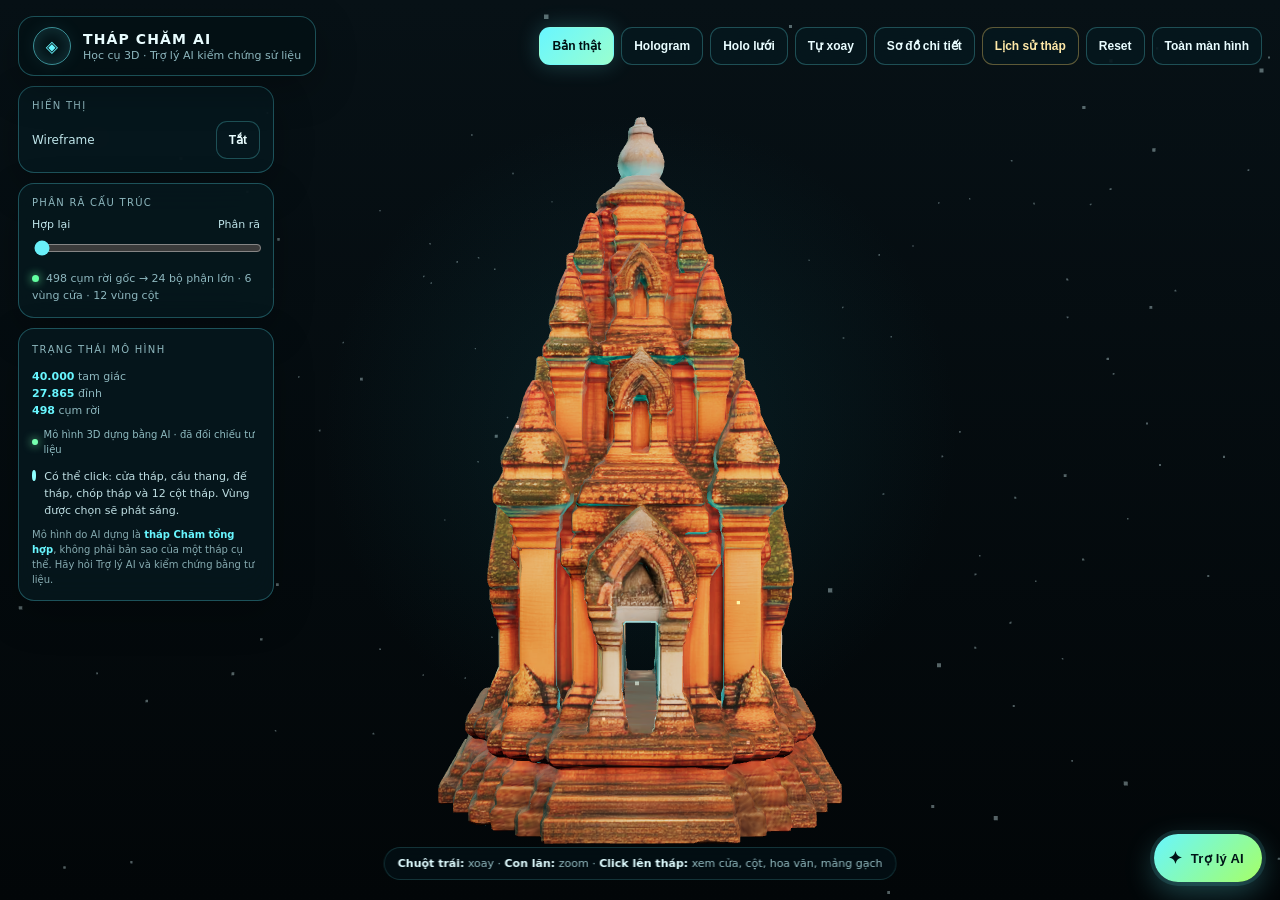
==== index.html @ db76e4b4 "Tháp Chăm AI: app 3D + Trợ lý AI + Thám tử sử liệu Co-Authored-By: Claude Opus 5.5 <noreply@anthropi" ====
<!DOCTYPE html>
<html lang="vi">
<head>
<meta charset="UTF-8" />
<meta name="viewport" content="width=device-width,initial-scale=1,maximum-scale=1,user-scalable=no" />
<title>Tháp Chăm AI</title>
<style>
:root{
  --bg:#061014; --panel:rgba(6,24,30,.84); --line:rgba(91,239,255,.28);
  --cyan:#68f6ff; --cyan2:#16cfe0; --txt:#e9fdff; --muted:#8db7be; --accent:#a6ff66; --warn:#ffd86b;
}
*{box-sizing:border-box}
html,body{width:100%;height:100%;margin:0;overflow:hidden;background:var(--bg);font-family:Inter,system-ui,-apple-system,"Segoe UI",Arial,sans-serif;color:var(--txt)}
#app{position:fixed;inset:0;background:radial-gradient(circle at 50% 48%,rgba(19,93,104,.23),transparent 40%),linear-gradient(180deg,#071116 0%,#020608 100%)}
#viewport{position:absolute;inset:0;touch-action:none} canvas{display:block;width:100%;height:100%}
.topbar{position:absolute;left:18px;right:18px;top:16px;display:flex;align-items:center;justify-content:space-between;gap:12px;pointer-events:none;z-index:10}
.brand{pointer-events:auto;display:flex;align-items:center;gap:12px;padding:10px 14px;border:1px solid var(--line);border-radius:16px;background:rgba(4,17,22,.72);backdrop-filter:blur(16px);box-shadow:0 12px 40px rgba(0,0,0,.28)}
.brandIcon{width:38px;height:38px;border-radius:50%;border:1px solid rgba(104,246,255,.55);display:grid;place-items:center;color:var(--cyan);box-shadow:inset 0 0 18px rgba(104,246,255,.18),0 0 18px rgba(104,246,255,.08)}
.brand strong{display:block;font-size:14px;letter-spacing:.08em}.brand small{display:block;margin-top:2px;color:var(--muted);font-size:11px}
.quick{pointer-events:auto;display:flex;gap:7px;flex-wrap:wrap;justify-content:flex-end}
button,.btn{border:1px solid rgba(104,246,255,.25);background:rgba(6,25,31,.74);color:var(--txt);height:38px;padding:0 12px;border-radius:11px;cursor:pointer;transition:.18s ease;font-size:12px;font-weight:650;backdrop-filter:blur(12px)}
button:hover{border-color:rgba(104,246,255,.7);background:rgba(12,47,56,.86);transform:translateY(-1px)}
button.active{color:#001113;background:linear-gradient(135deg,var(--cyan),#9affcf);border-color:transparent;box-shadow:0 0 22px rgba(104,246,255,.22)}
button.gold{border-color:rgba(255,216,107,.35);color:#ffe9a8}
.leftPanel{position:absolute;left:18px;top:86px;width:256px;z-index:9;display:grid;gap:10px}
.glass{background:var(--panel);border:1px solid var(--line);border-radius:16px;backdrop-filter:blur(16px);box-shadow:0 14px 40px rgba(0,0,0,.24)}
.card{padding:13px}.cardTitle{font-size:10px;letter-spacing:.13em;color:var(--muted);text-transform:uppercase;margin-bottom:10px}
.grid2{display:grid;grid-template-columns:1fr 1fr;gap:7px}.grid2 button{width:100%;padding:0 7px}
.grid3{display:grid;grid-template-columns:repeat(3,1fr);gap:7px}.grid3 button{width:100%;padding:0 6px}
.switchRow{display:flex;align-items:center;justify-content:space-between;gap:10px;margin-top:9px;color:#bfe5ea;font-size:12px}
input[type=range]{width:100%;accent-color:#69eff8}.rangeHead{display:flex;justify-content:space-between;color:#bfe5ea;font-size:11px;margin:2px 0 7px}
.status{font-size:11px;color:var(--muted);line-height:1.55}.status b{color:var(--cyan);font-weight:700}.dot{display:inline-block;width:7px;height:7px;border-radius:50%;background:#62ffa0;margin-right:7px;box-shadow:0 0 10px #62ffa0}
.info{position:absolute;right:18px;top:86px;width:min(360px,calc(100vw - 36px));z-index:11;transform:translateX(115%);opacity:0;transition:.28s cubic-bezier(.2,.8,.2,1);pointer-events:none;max-height:min(82vh,880px)}
.info.show{transform:translateX(0);opacity:1;pointer-events:auto}.infoHead{padding:15px 16px 12px;border-bottom:1px solid var(--line);display:flex;justify-content:space-between;gap:12px}.infoHead .tag{font-size:10px;color:#001417;background:var(--cyan);padding:4px 7px;border-radius:999px;font-weight:800;letter-spacing:.06em}.info h2{font-size:18px;margin:8px 0 0}
.infoBody{padding:14px 16px 16px;overflow:auto;max-height:calc(82vh - 76px)}
.infoBody p{font-size:12px;line-height:1.6;color:#b6d5da;margin:0 0 13px}
.facts{display:grid;grid-template-columns:1fr 1fr;gap:8px}.fact{padding:9px;border:1px solid rgba(104,246,255,.14);border-radius:11px;background:rgba(255,255,255,.025)}.fact.wide{grid-column:1/-1}.fact span{display:block;color:#719aa1;font-size:9px;text-transform:uppercase;letter-spacing:.08em}.fact b{display:block;margin-top:4px;font-size:12px;color:#dffcff;word-break:break-word}
.note{margin-top:12px;padding:10px;border-radius:10px;background:rgba(255,216,107,.07);border:1px solid rgba(255,216,107,.18);color:#d9c98c;font-size:10.5px;line-height:1.48}
.close{width:30px;height:30px;padding:0;border-radius:9px}
#connector{position:absolute;inset:0;width:100%;height:100%;pointer-events:none;z-index:8;overflow:visible}#connector line{stroke:var(--cyan);stroke-width:1.2;stroke-dasharray:5 6;filter:drop-shadow(0 0 5px rgba(104,246,255,.7));opacity:0;transition:opacity .2s}#connector line.show{opacity:.75}
.hint{position:absolute;left:50%;bottom:20px;transform:translateX(-50%);z-index:9;padding:9px 13px;border:1px solid rgba(104,246,255,.16);border-radius:999px;background:rgba(4,18,23,.7);backdrop-filter:blur(10px);font-size:11px;color:#92bbc1;white-space:nowrap;transition:opacity .3s}.hint b{color:#dffcff}
#loading{position:absolute;inset:0;display:grid;place-items:center;z-index:50;background:radial-gradient(circle at center,#0a242b,#020607);transition:opacity .5s}
#loading.hide{opacity:0;pointer-events:none}.loaderBox{text-align:center;width:min(420px,84vw)}.logoLoad{font-size:34px;color:var(--cyan);filter:drop-shadow(0 0 18px rgba(104,246,255,.5));animation:pulse 1.4s ease-in-out infinite}.loaderTitle{font-size:16px;font-weight:800;margin:12px 0 6px}.loaderText{font-size:11px;color:var(--muted);margin-bottom:12px}.bar{height:4px;border-radius:99px;background:rgba(255,255,255,.07);overflow:hidden}.bar i{display:block;height:100%;width:20%;background:linear-gradient(90deg,var(--cyan2),var(--cyan),#b7ffdb);box-shadow:0 0 15px var(--cyan);animation:load 1.2s ease-in-out infinite}
.badge{display:inline-flex;align-items:center;gap:6px;font-size:10px;color:#8fbbc1}.badge:before{content:"";width:6px;height:6px;border-radius:50%;background:#76ffaf;box-shadow:0 0 10px #76ffaf}
.pill{display:inline-flex;align-items:center;gap:6px;padding:5px 8px;border-radius:999px;border:1px solid rgba(104,246,255,.18);background:rgba(255,255,255,.04);font-size:10px;color:#bfe5ea}
#historyModal{position:absolute;inset:0;display:none;place-items:center;background:rgba(0,0,0,.4);backdrop-filter:blur(6px);z-index:30;padding:20px}
#historyModal.show{display:grid}.historyCard{width:min(820px,92vw);max-height:86vh;overflow:auto;padding:0}.historyHead{padding:16px 18px;border-bottom:1px solid var(--line);display:flex;justify-content:space-between;align-items:flex-start;gap:14px}.historyHead h2{margin:0;font-size:22px}.historyHead p{margin:6px 0 0;color:#a9d1d7;font-size:12px;line-height:1.55}.historyBody{padding:16px 18px 18px;display:grid;gap:12px}.historySection{padding:13px;border-radius:14px;border:1px solid rgba(104,246,255,.14);background:rgba(255,255,255,.03)}.historySection h3{margin:0 0 8px;font-size:14px;color:#dffcff}.historySection p,.historySection li{font-size:12px;line-height:1.62;color:#b7d6db}.historySection ul{padding-left:18px;margin:8px 0 0}.historyCols{display:grid;grid-template-columns:1fr 1fr;gap:12px}
.legend{display:grid;grid-template-columns:1fr;gap:7px}.legend .item{display:flex;gap:8px;align-items:flex-start;font-size:11px;color:#bedee3}.swatch{width:11px;height:11px;border-radius:50%;margin-top:2px}
@keyframes load{0%{transform:translateX(-110%)}100%{transform:translateX(520%)}}
@keyframes pulse{50%{opacity:.55;transform:scale(.96)}}
@media(max-width:860px){.brand small{display:none}.brand{padding:8px 10px}.brandIcon{width:32px;height:32px}.leftPanel{top:auto;bottom:58px;left:10px;width:208px}.leftPanel .card:nth-child(4){display:none}.info{right:8px;left:8px;top:auto;bottom:54px;width:auto;transform:translateY(120%)}.info.show{transform:translateY(0)}.hint{bottom:10px;font-size:9.5px}.topbar{left:10px;right:10px;top:9px}.facts{grid-template-columns:repeat(2,1fr)}.historyCols{grid-template-columns:1fr}}

.lessonVisual{margin:-2px 0 14px;border:1px solid rgba(104,246,255,.16);border-radius:14px;overflow:hidden;background:linear-gradient(180deg,rgba(104,246,255,.035),rgba(255,255,255,.015));position:relative;min-height:158px}
.lessonVisual img{display:block;width:100%;height:210px;object-fit:contain;background:#f0ebe0}
.lessonVisual .visualCap{position:absolute;left:10px;bottom:10px;padding:5px 8px;border-radius:999px;background:rgba(2,14,18,.82);border:1px solid rgba(104,246,255,.24);font-size:9px;letter-spacing:.08em;color:#c9f9fc;text-transform:uppercase;backdrop-filter:blur(8px)}
.lessonIntro{padding:11px 12px;border-radius:12px;border:1px solid rgba(104,246,255,.12);background:rgba(255,255,255,.025);font-size:12px;line-height:1.65;color:#c5e2e6;margin-bottom:12px}
.lessonGrid{display:grid;grid-template-columns:1fr;gap:8px}.lessonItem{padding:10px 11px;border-radius:12px;border:1px solid rgba(104,246,255,.12);background:rgba(255,255,255,.025)}.lessonItem span{display:block;font-size:9px;color:#76a6ad;text-transform:uppercase;letter-spacing:.09em;margin-bottom:5px}.lessonItem b{display:block;font-size:12px;line-height:1.55;color:#e0fbfd;font-weight:650}
.selectionHint{margin-top:10px;padding:9px 10px;border-radius:11px;border:1px solid rgba(166,255,102,.16);background:rgba(166,255,102,.05);font-size:10px;line-height:1.5;color:#cce7bd}
#diagramModal{position:absolute;inset:0;display:none;place-items:center;background:rgba(0,0,0,.55);backdrop-filter:blur(7px);z-index:31;padding:20px}#diagramModal.show{display:grid}.diagramCard{width:min(1100px,96vw);height:min(92vh,1050px);display:flex;flex-direction:column;overflow:hidden}.diagramHead{padding:12px 14px;border-bottom:1px solid var(--line);display:flex;align-items:center;justify-content:space-between;gap:12px}.diagramHead h3{margin:0;font-size:15px}.diagramBody{flex:1;overflow:auto;background:#e9e3d9;padding:14px}.diagramContent{width:min(100%,1040px);margin:0 auto}.diagramOverview{display:grid;place-items:center}.diagramOverview>img{display:block;max-width:100%;height:auto;box-shadow:0 12px 45px rgba(0,0,0,.2);border-radius:14px}.diagramPartsSection{margin-top:16px;background:#071b20;border:1px solid rgba(74,236,247,.28);border-radius:18px;padding:14px;box-shadow:0 12px 35px rgba(0,0,0,.18)}.diagramPartsTitle{display:flex;align-items:end;justify-content:space-between;gap:12px;margin:0 0 12px;color:#eaffff}.diagramPartsTitle h4{margin:0;font-size:17px}.diagramPartsTitle span{font-size:12px;color:#9bc8cc}.diagramPartsGrid{display:grid;grid-template-columns:repeat(4,minmax(0,1fr));gap:12px}.diagramPartCard{background:#0b252b;border:1px solid rgba(119,246,255,.20);border-radius:14px;overflow:hidden;min-width:0}.diagramPartImgWrap{height:160px;background:#f2ede4;display:grid;place-items:center;overflow:hidden}.diagramPartImgWrap img{width:100%;height:100%;object-fit:contain;display:block}.diagramPartMeta{padding:10px 11px;color:#dffcff}.diagramPartMeta b{display:block;font-size:14px;margin-bottom:4px}.diagramPartMeta p{margin:0;color:#9bc8cc;font-size:12px;line-height:1.45}.diagramClickBadge{display:inline-flex;margin-top:7px;padding:4px 7px;border-radius:999px;background:#55edf4;color:#062127;font-size:10px;font-weight:900}.diagramLearnBadge{display:inline-flex;margin-top:7px;padding:4px 7px;border-radius:999px;background:#17383e;color:#bde9ec;font-size:10px;font-weight:800}@media(max-width:900px){.diagramPartsGrid{grid-template-columns:repeat(2,minmax(0,1fr))}}@media(max-width:560px){.diagramPartsGrid{grid-template-columns:1fr}.diagramPartImgWrap{height:190px}}
.partLegend{font-size:10px;color:#86abb1;line-height:1.5;margin-top:8px}
@media(max-width:860px){.lessonVisual img{height:170px}.diagramCard{height:88vh}}

</style>
<link rel="stylesheet" href="chat.css" />
<script src="lib/three.min.js"></script>
<script>window.THREE||document.write('<script src="https://cdn.jsdelivr.net/npm/three@0.128.0/build/three.min.js"><\/script>')</script>
<script src="lib/OrbitControls.js"></script>
<script>(window.THREE&&THREE.OrbitControls)||document.write('<script src="https://cdn.jsdelivr.net/npm/three@0.128.0/examples/js/controls/OrbitControls.js"><\/script>')</script>
<script src="lib/GLTFLoader.js"></script>
<script>(window.THREE&&THREE.GLTFLoader)||document.write('<script src="https://cdn.jsdelivr.net/npm/three@0.128.0/examples/js/loaders/GLTFLoader.js"><\/script>')</script>
</head>
<body>
<div id="app">
  <div id="viewport"></div>
  <svg id="connector"><line id="connectorLine" x1="0" y1="0" x2="0" y2="0"/></svg>

  <div class="topbar">
    <div class="brand"><div class="brandIcon">◈</div><div><strong>THÁP CHĂM AI</strong><small>Học cụ 3D · Trợ lý AI kiểm chứng sử liệu</small></div></div>
    <div class="quick">
      <button id="btnTexture" class="active">Bản thật</button>
      <button id="btnHolo">Hologram</button>
      <button id="btnGridMode">Holo lưới</button>
      <button id="btnAuto">Tự xoay</button>
      <button id="btnDiagram">Sơ đồ chi tiết</button>
      <button id="btnHistory" class="gold">Lịch sử tháp</button>
      <button id="btnReset">Reset</button>
      <button id="btnFull">Toàn màn hình</button>
    </div>
  </div>

  <div class="leftPanel">
    <div class="glass card">
      <div class="cardTitle">Hiển thị</div>
      <div class="switchRow"><span>Wireframe</span><button id="btnWire">Tắt</button></div>
    </div>

    <div class="glass card">
      <div class="cardTitle">Phân rã cấu trúc</div>
      <div class="rangeHead"><span>Hợp lại</span><span>Phân rã</span></div>
      <input id="explodeRange" type="range" min="0" max="100" value="0" />
      <div class="status" style="margin-top:10px"><span class="dot"></span><span id="componentStatus">Đang phân tích cụm hình học...</span></div>
    </div>

    <div class="glass card status">
      <div class="cardTitle">Trạng thái mô hình</div>
      <div><b id="triStat">—</b> tam giác</div>
      <div><b id="vertStat">—</b> đỉnh</div>
      <div><b id="compStat">—</b> cụm rời</div>
      <div class="badge" style="margin-top:8px">Mô hình 3D dựng bằng AI · đã đối chiếu tư liệu</div>
      <div class="legend" style="margin-top:10px">
        <div class="item"><span class="swatch" style="background:#8effff"></span><span>Có thể click: cửa tháp, cầu thang, đế tháp, chóp tháp và 12 cột tháp. Vùng được chọn sẽ phát sáng.</span></div>
      </div>
      <div class="partLegend">Mô hình do AI dựng là <b>tháp Chăm tổng hợp</b>, không phải bản sao của một tháp cụ thể. Hãy hỏi Trợ lý AI và kiểm chứng bằng tư liệu.</div>
    </div>
  </div>

  <aside id="info" class="glass info">
    <div class="infoHead"><div><span id="zoneTag" class="tag">BÀI HỌC</span><h2 id="zoneTitle">Khám phá tháp Chăm</h2></div><button id="closeInfo" class="close">×</button></div>
    <div class="infoBody">
      <div class="lessonVisual"><img id="partImage" alt="Hình minh họa bộ phận tháp Chăm"/><div id="partImageCaption" class="visualCap">Hình minh họa chi tiết</div></div>
      <div id="zoneDesc" class="lessonIntro">Click trực tiếp lên một bộ phận của tháp. Ứng dụng sẽ làm nổi đúng vùng đó và mở bài học ngắn gọn bằng hình ảnh tham chiếu.</div>
      <div class="lessonGrid">
        <div class="lessonItem"><span>Đặc điểm nhận biết</span><b id="learnRecognize">—</b></div>
        <div class="lessonItem"><span>Vai trò trong kiến trúc</span><b id="learnRole">—</b></div>
        <div class="lessonItem"><span>Vật liệu thường gặp</span><b id="learnMaterial">—</b></div>
        <div class="lessonItem"><span>Cách xây dựng</span><b id="learnBuild">—</b></div>
        <div class="lessonItem"><span>Kiến thức cần nhớ</span><b id="learnRemember">—</b></div>
      </div>
      <div class="selectionHint">Phần phát sáng trên mô hình là vùng nhận diện; ảnh phía trên là hình minh họa rõ của toàn bộ bộ phận để học sinh dễ quan sát hình dáng.</div>
    </div>
  </aside>

  <div id="historyModal">
    <div class="glass historyCard">
      <div class="historyHead">
        <div>
          <div class="pill">TƯ LIỆU TÓM TẮT</div>
          <h2>Lịch sử & kiến trúc tháp Chăm</h2>
          <p>Phần này cung cấp mô tả ngắn gọn, dễ đọc về lịch sử, loại hình tháp và những địa điểm tiêu biểu còn tồn tại ở Việt Nam.</p>
        </div>
        <button id="closeHistory" class="close">×</button>
      </div>
      <div class="historyBody">
        <div class="historySection">
          <h3>1. Khái quát lịch sử</h3>
          <p>Tháp Chăm là loại hình kiến trúc tôn giáo của vương quốc Champa, phát triển mạnh từ khoảng thế kỉ VII đến XVII. Nhiều tháp dùng để thờ thần Shiva, thần Vishnu, nữ thần Bhagavati/Po Nagar hoặc thờ các vị vua được thần thánh hóa sau khi qua đời.</p>
        </div>
        <div class="historyCols">
          <div class="historySection">
            <h3>2. Đặc điểm kiến trúc</h3>
            <ul>
              <li>Chủ yếu xây bằng <b>gạch nung màu đỏ</b>, mạch ghép rất khít.</li>
              <li>Thân tháp thường vươn cao, thu nhỏ dần về phía trên.</li>
              <li>Mặt trước có cửa đi vào; các mặt khác có thể có hốc vòm hoặc mảng trang trí cân đối.</li>
              <li>Mái chia nhiều tầng, có gờ chỉ và cụm tháp góc nhỏ.</li>
              <li>Đỉnh tháp có <b>chóp</b> hoặc bầu trang trí, tạo điểm nhấn thờ tự.</li>
            </ul>
          </div>
          <div class="historySection">
            <h3>3. Kỹ thuật xây dựng</h3>
            <ul>
              <li>Gạch được gia công tương đối đều, xếp khít để tạo khối vững chắc.</li>
              <li>Nhiều nhà nghiên cứu cho rằng các viên gạch được liên kết bằng chất kết dính nguồn gốc khoáng/chất hữu cơ hoặc xử lí bề mặt đặc biệt.</li>
              <li>Một số hoa văn được đục chạm trực tiếp sau khi khối tường đã hoàn thiện.</li>
            </ul>
          </div>
        </div>
        <div class="historyCols">
          <div class="historySection">
            <h3>4. Các loại công trình trong quần thể</h3>
            <ul>
              <li><b>Kalan</b>: tháp chính, nơi đặt tượng hoặc biểu tượng thờ.</li>
              <li><b>Gopura</b>: tháp/cổng dẫn vào khu thờ tự.</li>
              <li><b>Kosagrha</b> (nhà lửa/nhà kho thiêng): công trình phụ trợ trong quần thể.</li>
              <li>Trong thực tế còn có các nhóm tháp cổng, tháp hỏa, tháp bia hoặc công trình phụ tùy từng khu đền tháp.</li>
            </ul>
          </div>
          <div class="historySection">
            <h3>5. Địa điểm tiêu biểu hiện nay</h3>
            <ul>
              <li><b>Thánh địa Mỹ Sơn</b> – Quảng Nam.</li>
              <li><b>Po Nagar</b> – Nha Trang, Khánh Hòa.</li>
              <li><b>Po Klong Garai</b> – Phan Rang, Ninh Thuận.</li>
              <li><b>Cụm tháp Dương Long, Bánh Ít</b> – Bình Định.</li>
              <li><b>Po Rome</b> – Ninh Thuận.</li>
            </ul>
          </div>
        </div>
        <div class="historySection">
          <h3>6. Ghi chú cho mô hình đang xem</h3>
          <p>Mô hình 3D hiện tại là một <b>tháp Chăm tổng hợp</b> do AI dựng từ ảnh tham chiếu, nên nó đại diện cho phong cách kiến trúc Chăm nói chung, không phải bản khảo cổ chính xác 100% của một tháp đơn lẻ cụ thể. Tuy vậy, bố cục cửa, thân, mái, chóp, gạch và hoa văn đều bám sát ngôn ngữ hình khối của tháp Chăm.</p>
        </div>
      </div>
    </div>
  </div>

  <div id="diagramModal">
    <div class="glass diagramCard">
      <div class="diagramHead"><div><span class="pill">SƠ ĐỒ HỌC TẬP</span><h3>Chi tiết kiến trúc tháp Chăm</h3></div><button id="closeDiagram" class="close">×</button></div>
      <div class="diagramBody"><div class="diagramContent">
        <div class="diagramOverview"><img src="assets/overview.webp" alt="Sơ đồ chi tiết kiến trúc tháp Chăm"/></div>
        <section class="diagramPartsSection">
          <div class="diagramPartsTitle"><h4>Hình ảnh chi tiết các bộ phận</h4><span>Dùng lại đúng bộ ảnh minh họa đã có trong app</span></div>
          <div class="diagramPartsGrid">
            <article class="diagramPartCard"><div class="diagramPartImgWrap"><img data-part-image="door" alt="Hình chi tiết cửa tháp"></div><div class="diagramPartMeta"><b>Cửa tháp</b><p>Ảnh minh họa dùng cho hệ cửa; trong mô hình mỗi mặt có các cửa theo tầng.</p><span class="diagramClickBadge">CÓ THỂ CLICK</span></div></article>
            <article class="diagramPartCard"><div class="diagramPartImgWrap"><img data-part-image="stairs" alt="Hình chi tiết cầu thang"></div><div class="diagramPartMeta"><b>Cầu thang cửa trước</b><p>Cụm bậc ở phần đáy dẫn lên cửa trước, tách riêng khỏi đế tháp.</p><span class="diagramClickBadge">CÓ THỂ CLICK</span></div></article>
            <article class="diagramPartCard"><div class="diagramPartImgWrap"><img data-part-image="base" alt="Hình chi tiết đế tháp"></div><div class="diagramPartMeta"><b>Đế tháp / bệ tháp</b><p>Phần bệ giật cấp nâng đỡ toàn bộ công trình, không tính cầu thang.</p><span class="diagramClickBadge">CÓ THỂ CLICK</span></div></article>
            <article class="diagramPartCard"><div class="diagramPartImgWrap"><img data-part-image="column" alt="Hình chi tiết cột tháp"></div><div class="diagramPartMeta"><b>Cột tháp</b><p>Ảnh chi tiết chung cho các cột/trụ trong mô hình.</p><span class="diagramClickBadge">CÓ THỂ CLICK</span></div></article>
            <article class="diagramPartCard"><div class="diagramPartImgWrap"><img data-part-image="finial" alt="Hình chi tiết chóp tháp"></div><div class="diagramPartMeta"><b>Chóp tháp</b><p>Khối ở vị trí cao nhất, tách rõ khỏi các tầng mái phía dưới.</p><span class="diagramClickBadge">CÓ THỂ CLICK</span></div></article>
            <article class="diagramPartCard"><div class="diagramPartImgWrap"><img data-part-image="body" alt="Hình chi tiết thân tháp"></div><div class="diagramPartMeta"><b>Thân tháp</b><p>Khối tường chính của công trình, dùng để học cấu trúc tổng thể.</p><span class="diagramLearnBadge">HÌNH HỌC TẬP</span></div></article>
            <article class="diagramPartCard"><div class="diagramPartImgWrap"><img data-part-image="roof" alt="Hình chi tiết mái tháp"></div><div class="diagramPartMeta"><b>Mái tháp</b><p>Hệ tầng mái thu nhỏ dần khi lên cao.</p><span class="diagramLearnBadge">HÌNH HỌC TẬP</span></div></article>
            <article class="diagramPartCard"><div class="diagramPartImgWrap"><img data-part-image="ornament" alt="Hình chi tiết hoa văn"></div><div class="diagramPartMeta"><b>Hoa văn trang trí</b><p>Các mảng trang trí ở vòm cửa, gờ và bề mặt kiến trúc.</p><span class="diagramLearnBadge">HÌNH HỌC TẬP</span></div></article>
          </div>
        </section>
      </div></div>
    </div>
  </div>

  <div class="hint"><b>Chuột trái:</b> xoay · <b>Con lăn:</b> zoom · <b>Click lên tháp:</b> xem cửa, cột, hoa văn, mảng gạch</div>

  <div id="loading"><div class="loaderBox"><div class="logoLoad">◈</div><div class="loaderTitle">ĐANG KHỞI TẠO THÁP CHĂM 3D</div><div id="loaderText" class="loaderText">Đang giải mã mô hình GLB...</div><div class="bar"><i></i></div></div></div>
</div>

<script>

const GLB_URL = 'assets/thapcham.glb';
const viewport = document.getElementById('viewport');
const loading = document.getElementById('loading');
const loaderText = document.getElementById('loaderText');
window.addEventListener('error', (e)=>{
  if(e?.message) console.error(e.message);
});
window.addEventListener('unhandledrejection', (e)=>{
  console.error('Unhandled rejection', e.reason);
  fatalLoadingError('Có lỗi khi khởi tạo mô hình 3D. Vui lòng mở lại file.');
});

function fatalLoadingError(message){
  console.error(message);
  if(loaderText) loaderText.textContent = message;
  if(loading) loading.classList.remove('hide');
}

if(typeof THREE === 'undefined'){
  fatalLoadingError('Không tải được thư viện 3D. Hãy giải nén TOÀN BỘ file zip (đủ thư mục lib, assets) rồi mở index.html, hoặc bật Internet.');
  throw new Error('THREE is not loaded');
}
if(!THREE.OrbitControls || !THREE.GLTFLoader){
  fatalLoadingError('Thiếu module điều khiển hoặc đọc GLB. Hãy mở lại file khi có kết nối mạng.');
  throw new Error('OrbitControls/GLTFLoader missing');
}

const info = document.getElementById('info');
const connectorLine = document.getElementById('connectorLine');
const scene = new THREE.Scene();
scene.fog = new THREE.FogExp2(0x031015, 0.095);
const camera = new THREE.PerspectiveCamera(42, innerWidth/innerHeight, 0.01, 100);
const renderer = new THREE.WebGLRenderer({antialias:true, alpha:true, powerPreference:'high-performance'});
renderer.setPixelRatio(Math.min(devicePixelRatio, 2));
renderer.setSize(innerWidth, innerHeight);
if('outputColorSpace' in renderer && THREE.SRGBColorSpace){ renderer.outputColorSpace = THREE.SRGBColorSpace; } else if('outputEncoding' in renderer && THREE.sRGBEncoding){ renderer.outputEncoding = THREE.sRGBEncoding; }
renderer.toneMapping = THREE.ACESFilmicToneMapping;
renderer.toneMappingExposure = 1.08;
viewport.appendChild(renderer.domElement);

const controls = new THREE.OrbitControls(camera, renderer.domElement);
controls.enableDamping = true; controls.dampingFactor = .07; controls.autoRotateSpeed = 1.0;
controls.enablePan = true; controls.screenSpacePanning = true; controls.rotateSpeed = 0.95; controls.panSpeed = 1.05; controls.zoomSpeed = 1.0;
controls.minDistance = .8; controls.maxDistance = 8;
controls.mouseButtons = { LEFT: THREE.MOUSE.ROTATE, MIDDLE: THREE.MOUSE.DOLLY, RIGHT: THREE.MOUSE.PAN };
renderer.domElement.addEventListener('contextmenu',(e)=>e.preventDefault());

scene.add(new THREE.HemisphereLight(0x9cefff, 0x18100b, 1.45));
const key = new THREE.DirectionalLight(0xffe0c3, 3.0); key.position.set(-2.4,3.2,-3.4); scene.add(key);
const rim = new THREE.DirectionalLight(0x37eaff, 2.0); rim.position.set(3,2,2.5); scene.add(rim);
const low = new THREE.PointLight(0x00dbe9, 12, 7, 2); low.position.set(0,-1.0,0); scene.add(low);

const modelRoot = new THREE.Group(); scene.add(modelRoot);
const effectsRoot = new THREE.Group(); scene.add(effectsRoot);
let gltfScene, originalMesh, originalMaterial, holoMaterial, gridMaterial, activeMaterial;
let modelBounds = new THREE.Box3(), modelSize = new THREE.Vector3(), modelCenter = new THREE.Vector3();
let maxDim=2, modelHeight=2, frontZSign=-1;
let faceComponent = null, componentFaces = [], componentCentroids = [], componentFaceCounts = [];
let faceCenters = [], faceNormals = [], faceNeighbors = [];
let faceSemanticGroupIndex = [];
let semanticSubgroups = {};
let explodedGroup = null, explodeBuilt=false, explodeAmount=0;
let selectedOverlay = null, selectedOutline = null, marker = null, selectedWorldPoint = null, selectedExplodedChild = null, selectedExplodedOutline = null;
let orbitTargetGoal = new THREE.Vector3();
let referenceMaterial = null;
let displayMode='texture', wireframe=false, selectionLevel='semantic';
let semanticFaceLabels = [];
let semanticGroups = { base:[], stairs:[], body:[], door:[], column:[], ornament:[], roof:[], finial:[] };
let doorRegions = [];
let columnRegions = [];
let stairRegions = [];
const COLUMN_TOTAL = 12;
const COLUMN_LIST_TEXT = Array.from({length:COLUMN_TOTAL}, (_,i)=>`Cột tháp ${String(i+1).padStart(2,'0')}`).join(', ');
const GLOBAL_GROUP_KEYS = new Set(['base','body','roof','finial']);
// v21: ưu tiên vùng click theo vật thể lớn thực, đặc biệt cho chóp, cửa, cầu thang,
// đế tháp và từng cột/trụ. Chi tiết nhỏ được nhập vào vật thể cha, không tạo vùng click liti.
let majorParts = [], faceMajorPart = null, componentMajorPart = null;
let majorPartStats = {significant:0,tiny:0};
const NON_CLICKABLE_MAJOR_KEYS = new Set(['roof','body','ornament']);
let ringGroup, particles, edgeLines;
const PART_IMAGES = {"door": "assets/door.webp", "base": "assets/base.webp", "stairs": "assets/stairs.webp", "body": "assets/body.webp", "column": "assets/column.webp", "ornament": "assets/ornament.webp", "roof": "assets/roof.webp", "finial": "assets/finial.webp"};

const DETAIL_DB = {
  door:{tag:'CỬA THÁP',title:'Cửa tháp',desc:'Mỗi mặt tháp có 3 cửa theo ba tầng: dưới, giữa và trên. Khi click đúng một cửa, ứng dụng chỉ làm sáng đúng hệ cửa đó gồm ô cửa, khung cửa và vòm cửa.',recognize:'Nằm trên từng mặt tháp, xếp theo ba tầng từ dưới lên trên. Mỗi cửa gồm ô cửa, khung cửa và phần vòm nhọn phía trên.',role:'Là lối vào hoặc cửa giả mang tính biểu tượng, đồng thời tạo nhịp dọc cho mặt đứng tháp.',material:'Gạch nung đỏ; một số chi tiết có thể phối đá ở ngưỡng, khung hoặc chi tiết chạm.',build:'Cửa được tổ chức theo trục đối xứng, có ô cửa ở giữa, khung bao xung quanh và phần vòm trang trí phía trên.',remember:'Khi chọn cửa, vùng sáng chỉ nằm đúng hệ cửa, tuyệt đối không lấy cầu thang phía dưới.',imageKey:'door'},
  base:{tag:'CHÂN ĐẾ',title:'Chân đế / bệ tháp',desc:'Chân đế là phần thấp nhất nâng đỡ toàn bộ công trình. Đây là lớp nền kiến trúc nằm bên dưới thân tháp.',recognize:'Có nhiều lớp giật cấp, bệ rộng, chạy quanh phần đáy của tháp.',role:'Giữ cho công trình vững chắc, nâng thân tháp lên cao và tạo sự bề thế.',material:'Chủ yếu là gạch nung; có nơi kết hợp đá ở nền, bậc hoặc các chi tiết mép bệ.',build:'Được xây thành nhiều lớp giật cấp từ to đến nhỏ, giúp truyền lực xuống nền đất.',remember:'Chân đế là toàn bộ phần bệ ở phía dưới, khác với bậc thang là lối đi lên cửa.',imageKey:'base'},
  stairs:{tag:'CẦU THANG',title:'Cầu thang cửa trước',desc:'Cầu thang là lối dẫn từ đế tháp lên cửa trước của tháp. Đây là cụm bậc ở phần đáy, gắn với cửa trước.',recognize:'Là cụm bậc đi lên, nằm ở mặt trước, tách khỏi phần đế và bám theo trục cửa trước.',role:'Dẫn lối tiếp cận cửa trước và nhấn mạnh trục chính của mặt trước.',material:'Gạch hoặc đá tùy di tích, giai đoạn xây dựng và trùng tu.',build:'Các bậc được xếp theo cấp độ tăng dần, thường có hai bên thành bậc hoặc gờ trang trí.',remember:'Cửa có cầu thang là cửa trước. Cầu thang chỉ là cụm bậc ở đáy, khác với toàn bộ đế tháp.',imageKey:'stairs'},
  body:{tag:'THÂN THÁP',title:'Thân tháp',desc:'Thân tháp là phần khối chính của công trình, nằm giữa chân đế và mái tháp.',recognize:'Là khối tường lớn, đứng, cao, gồm nhiều mảng tường gạch, có các trụ ốp và hốc trang trí.',role:'Bao bọc không gian bên trong và quyết định hình dáng chính của tháp.',material:'Gạch nung đỏ xếp khít thành các mảng tường lớn.',build:'Thân tháp được xây bằng các lớp gạch xếp chặt, kết hợp trụ, gờ và mảng tường để tạo nhịp mặt đứng.',remember:'Thân tháp là khối trung tâm lớn, còn cửa, trụ, hoa văn và mái là các bộ phận gắn trên hoặc chuyển tiếp từ thân.',imageKey:'body'},
  column:{tag:'CỘT / TRỤ',title:'Cột tháp',desc:'Cột tháp là các dải kiến trúc đứng nổi trên mặt tường hoặc ở các góc của thân tháp. Khi click, ứng dụng chỉ làm sáng đúng cột đang chọn.',recognize:'Có dạng thẳng đứng, chạy theo chiều cao và thường nằm gần các góc hoặc kề bên hệ cửa.',role:'Chia nhịp mặt đứng, làm rõ cấu trúc và tạo cảm giác vươn cao cho tháp.',material:'Gạch nung đỏ, tạo hình bằng các khối gạch nhô và các gờ chỉ.',build:'Cột thường gồm chân cột, thân cột và đầu cột.',remember:'Tổng cộng mô hình học tập quy ước 12 cột tháp. Vùng sáng chỉ được nằm đúng cột, không lan sang cửa, đế hoặc nền.',imageKey:'column'},
  ornament:{tag:'HOA VĂN',title:'Hoa văn',desc:'Hoa văn là các chi tiết trang trí được tạo nổi hoặc lõm trên bề mặt tháp.',recognize:'Thường xuất hiện ở vòm cửa, ô trang trí, mảng lá đề, gờ nhỏ hoặc các chi tiết chạm nổi.',role:'Tăng vẻ đẹp thẩm mỹ, tạo điểm nhấn nghệ thuật và thể hiện phong cách kiến trúc Chăm.',material:'Thường là gạch nung được tạo hình; một số chi tiết có thể phối đá hoặc vật liệu chạm khắc khác.',build:'Được tạo bằng các khối trang trí gắn vào bề mặt hoặc gia công trực tiếp trên bộ phận kiến trúc.',remember:'Hoa văn là phần trang trí. Khi chọn hoa văn, không nên làm sáng lan sang cả cửa, thân hoặc mái.',imageKey:'ornament'},
  roof:{tag:'MÁI THÁP',title:'Mái tháp',desc:'Mái tháp là phần nằm phía trên thân tháp, gồm các tầng mái thu nhỏ dần khi lên cao.',recognize:'Có nhiều tầng giật cấp, các gờ mái ngang và các khối góc nhỏ.',role:'Làm phần chuyển tiếp từ thân lên chóp, tạo dáng vươn cao cho công trình.',material:'Chủ yếu là gạch nung đỏ.',build:'Được xây thành các tầng mái nhỏ dần, mỗi tầng lùi vào so với tầng dưới.',remember:'Mái là cả hệ mái phía trên thân, không phải phần chóp ở trên cùng.',imageKey:'roof'},
  finial:{tag:'CHÓP THÁP',title:'Chóp tháp',desc:'Chóp tháp là phần cao nhất của công trình, nằm ở đỉnh trên cùng.',recognize:'Nằm đúng đỉnh tháp, thường có dạng bầu, núm hoặc khối thuôn nhọn.',role:'Kết thúc trục đứng của công trình và tạo điểm nhấn trên đỉnh tháp.',material:'Có thể bằng gạch, đá hoặc khối trang trí hoàn thiện tùy từng tháp.',build:'Được đặt trên tầng mái trên cùng bằng một đế nhỏ, sau đó hoàn thiện khối chóp ở trung tâm.',remember:'Chóp là bộ phận cao nhất và phải tách rõ khỏi mái.',imageKey:'finial'}
};

function base64ToArrayBuffer(base64){
  const bin=atob(base64), len=bin.length, bytes=new Uint8Array(len);
  for(let i=0;i<len;i++) bytes[i]=bin.charCodeAt(i);
  return bytes.buffer;
}

loaderText.textContent='Đang nạp thư viện 3D và giải mã mô hình GLB...';
let bootTimeout = setTimeout(()=>{ if(!window.__READY) fatalLoadingError('Mô hình đang tải chậm. Hãy chờ thêm hoặc kiểm tra kết nối mạng.'); }, 45000);
const loader = new THREE.GLTFLoader();
function loadGLB(onLoad, onProgress, onError){
  const viaScript=()=>{
    loaderText.textContent='Đang nạp mô hình 3D (chế độ ngoại tuyến)...';
    const sc=document.createElement('script'); sc.src='assets/thapcham.glb.js';
    sc.onload=()=>{ try{ loader.parse(base64ToArrayBuffer(window.GLB_BASE64),'',onLoad,onError); }catch(e){ onError(e); } };
    sc.onerror=()=>onError(new Error('Không tìm thấy thư mục assets. Hãy giải nén TOÀN BỘ file zip rồi mở index.html trong thư mục đó.'));
    document.head.appendChild(sc);
  };
  if(location.protocol==='file:') return viaScript();
  loader.load(GLB_URL, onLoad, onProgress, ()=>viaScript());
}
loadGLB((gltf)=>{
  gltfScene=gltf.scene; modelRoot.add(gltfScene);
  originalMesh=null;
  gltfScene.traverse(o=>{ if(o.isMesh && !originalMesh){ originalMesh=o; } });
  if(!originalMesh) throw new Error('Không tìm thấy mesh trong GLB');
  originalMaterial=originalMesh.material;
  originalMesh.castShadow=false; originalMesh.receiveShadow=false;

  modelBounds.setFromObject(gltfScene); modelBounds.getCenter(modelCenter); modelBounds.getSize(modelSize);
  modelRoot.position.sub(modelCenter);
  maxDim=Math.max(modelSize.x,modelSize.y,modelSize.z); modelHeight=modelSize.y;
  controls.target.set(0,0,0);
  orbitTargetGoal.copy(controls.target);
  camera.position.set(0, modelHeight*.03, -maxDim*1.78);
  controls.update();

  holoMaterial=new THREE.MeshStandardMaterial({color:0x66f6ff,emissive:0x00b8c7,emissiveIntensity:1.25,metalness:.22,roughness:.22,transparent:true,opacity:.66,side:THREE.DoubleSide,depthWrite:false});
  gridMaterial=new THREE.MeshStandardMaterial({color:0x59f3ff,emissive:0x00d7ff,emissiveIntensity:1.4,metalness:0.08,roughness:0.25,transparent:true,opacity:.12,side:THREE.DoubleSide,depthWrite:false});
  activeMaterial=originalMaterial;

  buildEffects();
  analyzeComponents();
  precomputeFaceData();
  buildSemanticGroups();
  buildDoorRegions();
  buildColumnRegions();
  buildStairRegions();
  buildMajorParts();
  window.__CLICK_DEBUG={doors:doorRegions.length,columns:columnRegions.length,stairs:stairRegions.length,majorParts:majorParts.length};
  console.info('[ClickDebug]',window.__CLICK_DEBUG);
  buildEdgeLines();
  setStats();
  applyDisplayMode();
  loading.classList.add('hide');
  setTimeout(()=>loading.remove(),600);
  window.__READY=true; clearTimeout(bootTimeout);
}, (xhr)=>{ if(xhr&&xhr.total){ loaderText.textContent='Đang tải mô hình 3D... '+Math.round(xhr.loaded/xhr.total*100)+'%'; } }, (err)=>{
  console.error(err); fatalLoadingError('Không thể đọc mô hình: '+(err&&err.message?err.message:'Lỗi không xác định')); clearTimeout(bootTimeout);
});

function setStats(){
  const geo=originalMesh.geometry;
  const tri=geo.index ? geo.index.count/3 : geo.attributes.position.count/3;
  document.getElementById('triStat').textContent=Math.round(tri).toLocaleString('vi-VN');
  document.getElementById('vertStat').textContent=geo.attributes.position.count.toLocaleString('vi-VN');
  document.getElementById('compStat').textContent=componentFaces.length.toLocaleString('vi-VN');
  document.getElementById('componentStatus').textContent=`${componentFaces.length.toLocaleString('vi-VN')} cụm rời gốc → ${majorParts.length.toLocaleString('vi-VN')} bộ phận lớn · ${doorRegions.length} vùng cửa · ${columnRegions.length} vùng cột`;
}

function analyzeComponents(){
  const geo=originalMesh.geometry, pos=geo.attributes.position, idx=geo.index;
  const triCount=idx ? idx.count/3 : pos.count/3;
  if(!idx){
    faceComponent=new Int32Array(triCount); componentFaces=[];
    for(let f=0;f<triCount;f++){faceComponent[f]=f;componentFaces.push([f]);}
    componentCentroids=componentFaces.map(()=>new THREE.Vector3()); componentFaceCounts=componentFaces.map(()=>1); return;
  }
  const n=pos.count, parent=new Int32Array(n), rank=new Uint8Array(n);
  for(let i=0;i<n;i++) parent[i]=i;
  const find=(x)=>{while(parent[x]!==x){parent[x]=parent[parent[x]];x=parent[x];}return x;};
  const union=(a,b)=>{a=find(a);b=find(b);if(a===b)return;if(rank[a]<rank[b])parent[a]=b;else if(rank[a]>rank[b])parent[b]=a;else{parent[b]=a;rank[a]++;}};
  for(let f=0;f<triCount;f++){const a=idx.getX(f*3),b=idx.getX(f*3+1),c=idx.getX(f*3+2);union(a,b);union(b,c);union(c,a);}  
  const rootToComp=new Map(); componentFaces=[]; faceComponent=new Int32Array(triCount); const sums=[]; const counts=[];
  for(let f=0;f<triCount;f++){
    const a=idx.getX(f*3), root=find(a); let ci=rootToComp.get(root);
    if(ci===undefined){ci=componentFaces.length;rootToComp.set(root,ci);componentFaces.push([]);sums.push(new THREE.Vector3());counts.push(0);}
    faceComponent[f]=ci; componentFaces[ci].push(f);
    const ia=idx.getX(f*3),ib=idx.getX(f*3+1),ic=idx.getX(f*3+2);
    const cx=(pos.getX(ia)+pos.getX(ib)+pos.getX(ic))/3, cy=(pos.getY(ia)+pos.getY(ib)+pos.getY(ic))/3, cz=(pos.getZ(ia)+pos.getZ(ib)+pos.getZ(ic))/3;
    sums[ci].add(new THREE.Vector3(cx,cy,cz)); counts[ci]++;
  }
  componentCentroids=sums.map((s,i)=>s.multiplyScalar(1/Math.max(1,counts[i])));
  componentFaceCounts=counts;
}

function precomputeFaceData(){
  const geo=originalMesh.geometry, pos=geo.attributes.position, idx=geo.index;
  const triCount=idx ? idx.count/3 : pos.count/3;
  faceCenters=new Array(triCount); faceNormals=new Array(triCount); faceNeighbors=new Array(triCount);
  const a=new THREE.Vector3(), b=new THREE.Vector3(), c=new THREE.Vector3(), ab=new THREE.Vector3(), ac=new THREE.Vector3();
  const vertexToFaces = new Map();
  for(let f=0;f<triCount;f++){
    const ia=idx ? idx.getX(f*3) : f*3, ib=idx ? idx.getX(f*3+1) : f*3+1, ic=idx ? idx.getX(f*3+2) : f*3+2;
    a.set(pos.getX(ia),pos.getY(ia),pos.getZ(ia)); b.set(pos.getX(ib),pos.getY(ib),pos.getZ(ib)); c.set(pos.getX(ic),pos.getY(ic),pos.getZ(ic));
    faceCenters[f]=new THREE.Vector3().add(a).add(b).add(c).multiplyScalar(1/3);
    ab.subVectors(b,a); ac.subVectors(c,a); faceNormals[f]=new THREE.Vector3().crossVectors(ab,ac).normalize();
    faceNeighbors[f] = new Set();
    for(const vi of [ia,ib,ic]){
      if(!vertexToFaces.has(vi)) vertexToFaces.set(vi, []);
      vertexToFaces.get(vi).push(f);
    }
  }
  for(const arr of vertexToFaces.values()){
    for(let i=0;i<arr.length;i++){
      for(let j=i+1;j<arr.length;j++){
        faceNeighbors[arr[i]].add(arr[j]);
        faceNeighbors[arr[j]].add(arr[i]);
      }
    }
  }
}

function createFaceGeometry(faceIds){
  const src=originalMesh.geometry, idx=src.index, pos=src.attributes.position, nor=src.attributes.normal, uv=src.attributes.uv;
  const p=[], n=[], u=[];
  for(const f of faceIds){
    for(let k=0;k<3;k++){
      const vi=idx ? idx.getX(f*3+k) : f*3+k;
      p.push(pos.getX(vi),pos.getY(vi),pos.getZ(vi));
      if(nor)n.push(nor.getX(vi),nor.getY(vi),nor.getZ(vi));
      if(uv)u.push(uv.getX(vi),uv.getY(vi));
    }
  }
  const g=new THREE.BufferGeometry(); g.setAttribute('position',new THREE.Float32BufferAttribute(p,3));
  if(n.length)g.setAttribute('normal',new THREE.Float32BufferAttribute(n,3));else g.computeVertexNormals();
  if(u.length)g.setAttribute('uv',new THREE.Float32BufferAttribute(u,2));
  g.computeBoundingBox();
  return g;
}

function createComponentGeometry(ci){
  return createFaceGeometry(componentFaces[ci]||[]);
}

function explodeDirectionForPiece(key, center){
  const d=center.clone();
  d.y*=0.55;
  if(d.lengthSq()<1e-6) d.set(0,0,1);
  const radial = new THREE.Vector3(d.x, 0, d.z);
  if(radial.lengthSq()<1e-6) radial.set(0,0,1);
  radial.normalize();
  d.copy(radial.add(new THREE.Vector3(0, Math.sign(center.y||1)*0.28, 0)));
  if(key==='base') d.add(new THREE.Vector3(0,-1.75,0));
  if(key==='stairs') d.add(new THREE.Vector3(0,-0.95,0));
  if(key==='door') d.add(radial.clone().multiplyScalar(0.35));
  if(key==='column') d.add(radial.clone().multiplyScalar(0.55));
  if(key==='roof') d.add(new THREE.Vector3(0,1.2,0));
  if(key==='finial') d.add(new THREE.Vector3(0,2.4,0));
  return d.normalize();
}

function shouldIncludeExplodedSubgroup(key, g){
  if(!g || !g.faces?.length) return false;
  const bounds=g.bounds || computeBoundsForFaces(g.faces);
  const sx=(bounds.nmax.x-bounds.nmin.x), sy=(bounds.nmax.y-bounds.nmin.y), sz=(bounds.nmax.z-bounds.nmin.z);
  if(key==='ornament') return false; // bỏ hoàn toàn chi tiết nhỏ liti
  if(key==='door') return g.size>=80 && sy>=0.16 && Math.max(sx,sz)>=0.14;
  if(key==='column') return g.size>=140 && sy>=0.22 && Math.max(sx,sz)>=0.04 && Math.max(sx,sz)<=0.22;
  return true;
}

function createSpatialPieces(key, faces){
  if(!faces?.length) return [];
  const buckets=new Map();
  const put=(name, f)=>{ if(!buckets.has(name)) buckets.set(name, []); buckets.get(name).push(f); };
  for(const f of faces){
    const p=faceNormalized(f);
    let name='main';
    if(key==='base'){
      name = 'base-whole';
    }else if(key==='stairs'){
      name = 'stairs-whole';
    }else if(key==='body'){
      const dx=Math.abs(p.x-.5), dz=Math.abs(p.z-.5);
      name = dx>dz ? (p.x<.5 ? 'body-left' : 'body-right') : (p.z<.5 ? 'body-back' : 'body-front');
    }else if(key==='roof'){
      const dx=Math.abs(p.x-.5), dz=Math.abs(p.z-.5);
      name = dx>dz ? (p.x<.5 ? 'roof-left' : 'roof-right') : (p.z<.5 ? 'roof-back' : 'roof-front');
    }else{
      name = key;
    }
    put(name, f);
  }
  const pieces=[];
  for(const [name, groupFaces] of buckets.entries()){
    if(!groupFaces.length) continue;
    const center=new THREE.Vector3();
    groupFaces.forEach(f=>center.add(faceCenters[f]));
    center.multiplyScalar(1/Math.max(1,groupFaces.length));
    pieces.push({name, faces:groupFaces, center});
  }
  return pieces;
}

function componentBoundsNormalized(ci){
  const faces=componentFaces[ci]||[];
  if(!faces.length){
    const z={x:0,y:0,z:0};
    return {min:new THREE.Vector3(),max:new THREE.Vector3(),nmin:z,nmax:z};
  }
  return computeBoundsForFaces(faces);
}

function dominantSemanticForComponent(ci){
  const faces=componentFaces[ci]||[];
  const counts={base:0,stairs:0,body:0,door:0,column:0,ornament:0,roof:0,finial:0};
  for(const f of faces){
    const k=semanticFaceLabels[f]||'body';
    counts[k]=(counts[k]||0)+1;
  }
  const p=normalizedPoint(componentCentroids[ci]||new THREE.Vector3());
  // Ưu tiên các vùng có ý nghĩa kiến trúc rõ để component lớn không bị gán bởi vài mặt biên.
  if(counts.stairs>0 && isFrontStairsNorm(p) && counts.stairs>=Math.max(3,faces.length*.12)) return 'stairs';
  if(counts.finial>0 && p.y>=.88) return 'finial';
  if(counts.door>=Math.max(6,faces.length*.24)) return 'door';
  if(counts.column>=Math.max(8,faces.length*.30)) return 'column';
  if(counts.roof>=Math.max(8,faces.length*.34) && p.y>=.58) return 'roof';
  if(counts.base>=Math.max(8,faces.length*.34) && p.y<=.25) return 'base';
  let best='body', bestN=-1;
  for(const k of ['stairs','base','door','column','roof','finial','body']){
    if((counts[k]||0)>bestN){bestN=counts[k]||0;best=k;}
  }
  return best;
}

function isSignificantComponent(ci,bounds=null){
  const size=componentFaceCounts[ci]||0;
  const b=bounds||componentBoundsNormalized(ci);
  const sx=Math.max(0,b.nmax.x-b.nmin.x), sy=Math.max(0,b.nmax.y-b.nmin.y), sz=Math.max(0,b.nmax.z-b.nmin.z);
  const maxSpan=Math.max(sx,sy,sz);
  // Không lấy mảnh liti làm vùng phát sáng. Giữ các chi tiết dài/lớn có vai trò cấu trúc.
  return size>=52 || (size>=26 && maxSpan>=.055) || (size>=14 && sy>=.12 && maxSpan>=.12);
}

function majorPartDescriptor(key,p,ci=-1,center=null){
  const side=facadeCodeFromNorm(p);
  if(key==='stairs'){
    const region = center ? findStairRegionForPoint(center) : null;
    if(region) return {id:region.id,key,title:region.title,order:12,region};
    return {id:`stairs-${side.code}`,key,title:`Cầu thang ${stairSideName(side.code)}`,order:12};
  }
  if(key==='base') return {id:'base-all',key,title:'Đế tháp / bệ tháp',order:20};
  if(key==='finial') return {id:'finial-top',key,title:'Chóp tháp',order:90};
  if(key==='roof'){
    const tier=p.y<.72?'lower':(p.y<.84?'middle':'upper');
    const label=tier==='lower'?'Tầng mái dưới':(tier==='middle'?'Tầng mái giữa':'Tầng mái trên');
    const ord=tier==='lower'?70:(tier==='middle'?75:80);
    return {id:`roof-${tier}`,key,title:label,order:ord};
  }
  if(key==='door'){
    const region = center ? findDoorRegionForPoint(center) : null;
    if(region) return {id:region.id,key,title:region.title,order:45,region};
    return {id:`door-${side.code}`,key,title:`Cửa tháp ${side.name}`,order:45};
  }
  if(key==='column'){
    const region = center ? findColumnRegionForPoint(center) : null;
    if(region) return {id:region.id,key,title:region.title,order:55,region};
    const lateral=(side.code==='front'||side.code==='back')
      ? (p.x<.5?{code:'left',name:'trái'}:{code:'right',name:'phải'})
      : (p.z<.5?{code:'front',name:'trước'}:{code:'back',name:'sau'});
    return {id:`column-${side.code}-${lateral.code}`,key,title:`Cột / trụ ${side.name} - phía ${lateral.name}`,order:55};
  }
  return {id:`body-${side.code}`,key:'body',title:`Thân tháp · ${side.name}`,order:35};
}

function buildMajorParts(){
  const map=new Map();
  majorPartStats={significant:0,tiny:0};
  const componentInfo=new Array(componentFaces.length);

  for(let ci=0;ci<componentFaces.length;ci++){
    const faces=componentFaces[ci]||[];
    if(!faces.length)continue;
    const center=(componentCentroids[ci]||new THREE.Vector3()).clone();
    const norm=normalizedPoint(center);
    let key=dominantSemanticForComponent(ci);
    if(key==='ornament') key='body';
    const desc=majorPartDescriptor(key,norm,ci,center);
    const bounds=componentBoundsNormalized(ci);
    const significant=isSignificantComponent(ci,bounds);
    if(significant) majorPartStats.significant++; else majorPartStats.tiny++;
    componentInfo[ci]={ci,faces,center,norm,key:desc.key,desc,bounds,significant};

    let piece=map.get(desc.id);
    if(!piece){
      piece={id:desc.id,key:desc.key,title:desc.title,order:desc.order,faces:[],selectFaces:[],explodeFaces:[],components:[],center:new THREE.Vector3(),weight:0,region:desc.region||null};
      map.set(desc.id,piece);
    }
    piece.faces.push(...faces);
    if(significant) piece.selectFaces.push(...faces);
    piece.components.push(ci);
    const w=Math.max(1,componentFaceCounts[ci]||faces.length);
    piece.center.addScaledVector(center,w); piece.weight+=w;
  }

  // ép vùng chọn cho các nhóm đặc biệt theo đúng vật thể thực
  for(const piece of map.values()){
    if(piece.key==='door'){
      const region = piece.region || findDoorRegionForPoint(piece.center.clone().multiplyScalar(piece.weight?1/piece.weight:1));
      if(region?.faces?.length) piece.selectFaces=[...region.faces];
    }else if(piece.key==='column'){
      const region = piece.region || findColumnRegionForPoint(piece.center.clone().multiplyScalar(piece.weight?1/piece.weight:1));
      if(region?.faces?.length) piece.selectFaces=[...region.faces];
    }else if(piece.key==='stairs'){
      const region = piece.region || findStairRegionForPoint(piece.center.clone().multiplyScalar(piece.weight?1/piece.weight:1));
      if(region?.faces?.length) piece.selectFaces=[...region.faces];
    }
    const highlightKeys = new Set(['door','stairs','column','base','finial']);
    piece.explodeFaces = (highlightKeys.has(piece.key) && piece.selectFaces.length) ? [...piece.selectFaces] : [...piece.faces];
  }

  majorParts=[...map.values()].filter(p=>p.faces.length).sort((a,b)=>a.order-b.order||a.id.localeCompare(b.id));
  faceMajorPart=new Int32Array(faceCenters.length); faceMajorPart.fill(-1);
  componentMajorPart=new Int32Array(componentFaces.length); componentMajorPart.fill(-1);

  majorParts.forEach((piece,pi)=>{
    if(piece.weight>0) piece.center.multiplyScalar(1/piece.weight);
    if(!piece.selectFaces.length && piece.components.length){
      const largest=[...piece.components].sort((a,b)=>(componentFaceCounts[b]||0)-(componentFaceCounts[a]||0))[0];
      piece.selectFaces=[...(componentFaces[largest]||[])];
    }
    if(!piece.explodeFaces?.length) piece.explodeFaces = [...(piece.selectFaces?.length ? piece.selectFaces : piece.faces)];
    for(const ci of piece.components){
      componentMajorPart[ci]=pi;
      for(const f of componentFaces[ci]||[]) faceMajorPart[f]=pi;
    }
  });

  const covered=majorParts.reduce((n,p)=>n+p.faces.length,0);
  if(covered!==faceCenters.length) console.warn('[MajorParts] Face coverage mismatch',covered,faceCenters.length);
  console.info(`[MajorParts] ${componentFaces.length} component → ${majorParts.length} vật thể lớn; ${majorPartStats.tiny} cụm nhỏ đã gộp.`);
}

function buildExploded(){
  if(explodeBuilt)return;
  explodeBuilt=true;
  explodedGroup=new THREE.Group();
  explodedGroup.name='EXPLODED_MAJOR_PARTS';
  originalMesh.parent.add(explodedGroup);

  majorParts.forEach((piece,pi)=>{
    const explodeFaces = piece.faces?.length ? piece.faces : (piece.explodeFaces?.length ? piece.explodeFaces : []);
    if(!explodeFaces?.length)return;
    const m=new THREE.Mesh(createFaceGeometry(explodeFaces),activeMaterial);
    m.userData.semanticKey=piece.key;
    m.userData.majorPartIndex=pi;
    m.userData.faceIds=[...explodeFaces];
    m.userData.selectFaceIds=[...piece.selectFaces];
    m.userData.pieceName=piece.id;
    m.userData.base=new THREE.Vector3();
    m.userData.groupCenter=piece.center.clone();
    m.userData.explodeDir=explodeDirectionForPiece(piece.key,piece.center.clone());
    explodedGroup.add(m);
  });
  explodedGroup.visible=false;
}

function applyExplodedLayout(){
  if(!explodedGroup) return;
  const baseDistance = maxDim*(2.35*explodeAmount + (explodeAmount>0 ? 0.18 : 0));
  const selectedExtra = maxDim*(0.32 + 0.30*explodeAmount);
  explodedGroup.children.forEach(m=>{
    const pos = m.userData.explodeDir.clone().multiplyScalar(baseDistance);
    if(selectedExplodedChild===m){
      pos.add(m.userData.explodeDir.clone().multiplyScalar(selectedExtra));
    }
    m.position.copy(pos);
  });
}

function focusExplodedChild(obj){
  if(selectedExplodedOutline){
    selectedExplodedOutline.parent?.remove(selectedExplodedOutline);
    selectedExplodedOutline.geometry?.dispose?.();
    selectedExplodedOutline.material?.dispose?.();
    selectedExplodedOutline=null;
  }
  selectedExplodedChild=obj||null;
  if(selectedExplodedChild){
    const pi=selectedExplodedChild.userData.majorPartIndex;
    const piece=Number.isInteger(pi)?majorParts[pi]:null;
    const outlineFaces=piece?.selectFaces?.length?piece.selectFaces:(selectedExplodedChild.userData.selectFaceIds||selectedExplodedChild.userData.faceIds||[]);
    const sourceGeo=createFaceGeometry(outlineFaces);
    const edgeGeo=new THREE.EdgesGeometry(sourceGeo,24);
    sourceGeo.dispose();
    selectedExplodedOutline=new THREE.LineSegments(edgeGeo,new THREE.LineBasicMaterial({color:0xb7ffff,transparent:true,opacity:.98,depthTest:true}));
    selectedExplodedOutline.renderOrder=9;
    selectedExplodedOutline.scale.setScalar(1.006);
    selectedExplodedChild.add(selectedExplodedOutline);
  }
  applyExplodedLayout();
}

function updateExplosion(v){
  explodeAmount=v;
  if(v>.001){
    buildExploded();
    if(explodedGroup) explodedGroup.visible=true;
    if(edgeLines) edgeLines.visible=false;
    refreshOriginalModelMaterial();
    applyExplodedLayout();
  }else{
    if(explodedGroup) explodedGroup.visible=false;
    refreshOriginalModelMaterial();
    updateEdgeVisibility();
  }
  clearSelection();
}

function buildEffects(){
  ringGroup=new THREE.Group(); effectsRoot.add(ringGroup);
  const y=-modelHeight/2-.045;
  [0.48,0.68,0.88].forEach((r,i)=>{const geo=new THREE.TorusGeometry(maxDim*r,0.005*(i+1),8,128);const mat=new THREE.MeshBasicMaterial({color:i===1?0x48efff:0x1d9eaa,transparent:true,opacity:.24-i*.04,blending:THREE.AdditiveBlending,depthWrite:false});const t=new THREE.Mesh(geo,mat);t.rotation.x=Math.PI/2;t.position.y=y;t.userData.speed=(i%2?-.25:.18);ringGroup.add(t);});
  const disc=new THREE.Mesh(new THREE.CircleGeometry(maxDim*.72,96),new THREE.MeshBasicMaterial({color:0x0fd6e2,transparent:true,opacity:.035,blending:THREE.AdditiveBlending,depthWrite:false,side:THREE.DoubleSide}));disc.rotation.x=-Math.PI/2;disc.position.y=y-.002;ringGroup.add(disc);
  const count=160, arr=new Float32Array(count*3);for(let i=0;i<count;i++){const a=Math.random()*Math.PI*2,r=maxDim*(.55+Math.random()*.55);arr[i*3]=Math.cos(a)*r;arr[i*3+1]=(Math.random()-.5)*modelHeight*1.25;arr[i*3+2]=Math.sin(a)*r;}
  const pg=new THREE.BufferGeometry();pg.setAttribute('position',new THREE.BufferAttribute(arr,3));particles=new THREE.Points(pg,new THREE.PointsMaterial({color:0x6cf7ff,size:.008*maxDim,transparent:true,opacity:.42,blending:THREE.AdditiveBlending,depthWrite:false}));effectsRoot.add(particles);
}

function buildEdgeLines(){
  const edges = new THREE.EdgesGeometry(originalMesh.geometry, 18);
  const mat = new THREE.LineBasicMaterial({color:0x9efcff,transparent:true,opacity:.9,depthWrite:false});
  edgeLines = new THREE.LineSegments(edges, mat);
  edgeLines.renderOrder = 6;
  originalMesh.parent.add(edgeLines);
  updateEdgeVisibility();
}

function updateEdgeVisibility(){
  if(!edgeLines)return;
  edgeLines.visible = explodeAmount<.001 && (displayMode==='grid');
}

function applyDisplayMode(){
  const baseMat = displayMode==='texture' ? originalMaterial : (displayMode==='grid' ? gridMaterial : holoMaterial);
  activeMaterial=baseMat;
  if('wireframe' in activeMaterial){ activeMaterial.wireframe = wireframe; activeMaterial.needsUpdate=true; }
  refreshOriginalModelMaterial();
  if(explodedGroup)explodedGroup.children.forEach(m=>m.material=activeMaterial);
  document.getElementById('btnTexture').classList.toggle('active',displayMode==='texture');
  document.getElementById('btnHolo').classList.toggle('active',displayMode==='holo');
  document.getElementById('btnGridMode').classList.toggle('active',displayMode==='grid');
  if(ringGroup){ ringGroup.visible = displayMode!=='texture'; }
  updateEdgeVisibility();
}

function faceNormalized(f){
  return normalizedPoint(faceCenters[f]);
}

function normalizedPoint(localPoint){
  const b=originalMesh.geometry.boundingBox || (originalMesh.geometry.computeBoundingBox(),originalMesh.geometry.boundingBox);
  const nx=(localPoint.x-b.min.x)/(b.max.x-b.min.x), ny=(localPoint.y-b.min.y)/(b.max.y-b.min.y), nz=(localPoint.z-b.min.z)/(b.max.z-b.min.z);
  return {x:THREE.MathUtils.clamp(nx,0,1),y:THREE.MathUtils.clamp(ny,0,1),z:THREE.MathUtils.clamp(nz,0,1)};
}

function between(v,a,b){ return v>=a && v<=b; }
function inFrontBox(p, x1,x2, y1,y2, minFront=.0, maxFront=1.0){
  const front = 1-p.z;
  return between(p.x,x1,x2) && between(p.y,y1,y2) && between(front,minFront,maxFront);
}

function isFrontStairsNorm(p){
  return p.z<=.34 && p.x>=.28 && p.x<=.72 && p.y>=.0 && p.y<=.255;
}
function isBackStairsNorm(p){
  return p.z>=.66 && p.x>=.28 && p.x<=.72 && p.y>=.0 && p.y<=.255;
}

function semanticKeyFromNormalized(p, localNormal, ci){
  const x=p.x, y=p.y, z=p.z;
  const front=1-z, back=z, left=1-x, right=x;

  if(y>=.90) return 'finial';

  // Cầu thang được ưu tiên nhận diện trước vì nằm ở đáy và dễ chồng với đế.
  if(isFrontStairsNorm(p) || isBackStairsNorm(p)) return 'stairs';

  // Đế ở rất thấp cần tách trước để chân cột không ăn xuống bệ.
  const edgeBand = between(x,0,.22) || between(x,.78,1) || between(z,0,.22) || between(z,.78,1);
  if(y<.115 && !isFrontStairsNorm(p) && !isBackStairsNorm(p)) return 'base';

  // Vùng cửa siết hẹp hơn để không lấn sang cột bên cạnh.
  const frontDoor = between(x,.32,.68) && between(y,.16,.84) && front>=.57;
  const backDoor  = between(x,.32,.68) && between(y,.16,.84) && back>=.57;
  const leftDoor  = between(z,.32,.68) && between(y,.16,.84) && left>=.57;
  const rightDoor = between(z,.32,.68) && between(y,.16,.84) && right>=.57;
  if(frontDoor || backDoor || leftDoor || rightDoor) return 'door';

  // Cột chỉ bắt đầu từ trên bệ, không lấy chân đế.
  const frontColumns = (
    inFrontBox(p,.06,.24,.14,.95,.18,1.0) ||
    inFrontBox(p,.76,.94,.14,.95,.18,1.0)
  );
  const backColumns = (
    (between(x,.06,.24) && between(y,.14,.95) && back>=.18) ||
    (between(x,.76,.94) && between(y,.14,.95) && back>=.18)
  );
  const sideColumns = between(y,.14,.95) && (
    (between(x,.00,.16) && between(z,.14,.86)) ||
    (between(x,.84,1.00) && between(z,.14,.86)) ||
    (between(z,.00,.16) && between(x,.14,.86)) ||
    (between(z,.84,1.00) && between(x,.14,.86))
  );
  if(frontColumns || backColumns || sideColumns) return 'column';

  if(y>=.60) return 'roof';
  if(y<.18 && edgeBand && !isFrontStairsNorm(p) && !isBackStairsNorm(p)) return 'base';
  return 'body';
}

function buildSemanticGroups(){
  semanticGroups = { base:[], stairs:[], body:[], door:[], column:[], ornament:[], roof:[], finial:[] };
  semanticFaceLabels = new Array(faceCenters.length);
  faceSemanticGroupIndex = new Array(faceCenters.length).fill(-1);
  for(let f=0; f<faceCenters.length; f++){
    const p=faceNormalized(f); const ci=faceComponent?faceComponent[f]:-1;
    const key=semanticKeyFromNormalized(p, faceNormals[f], ci);
    semanticFaceLabels[f]=key;
    semanticGroups[key].push(f);
  }
  semanticSubgroups = {};
  for(const key of ['door','column']){
    semanticSubgroups[key]=[];
    const visited=new Set();
    for(const seed of semanticGroups[key]){
      if(visited.has(seed))continue;
      const queue=[seed];visited.add(seed);const faces=[];const center=new THREE.Vector3();
      while(queue.length){
        const f=queue.pop();faces.push(f);center.add(faceCenters[f]);
        for(const nb of faceNeighbors[f]||[]){
          if(!visited.has(nb) && semanticFaceLabels[nb]===key){ visited.add(nb); queue.push(nb); }
        }
      }
      const minSize = key==='door' ? 10 : 28;
      if(faces.length<minSize) continue;
      center.multiplyScalar(1/Math.max(1,faces.length));
      const np=normalizedPoint(center);
      const bounds=computeBoundsForFaces(faces);
      semanticSubgroups[key].push({faces,center,size:faces.length,norm:np,bounds});
    }
    semanticSubgroups[key].sort((a,b)=>b.size-a.size);
  }
  // loại bớt cụm nhiễu rất nhỏ để vùng chọn không lan và không dính mảnh vỡ
  for(const key of ['stairs','base','body','roof','finial']){
    semanticGroups[key] = semanticGroups[key].filter(f=>{
      const ci=faceComponent?faceComponent[f]:-1;
      const size=ci>=0?(componentFaceCounts[ci]||0):999999;
      return size>=12;
    });
  }
}

function classifyDetailed(localPoint, localNormal, ci, faceIndex=null){
  const nrm=normalizedPoint(localPoint);
  if(isFrontStairsNorm(nrm)){
    return {key:'stairs',...DETAIL_DB.stairs,y:nrm.y,doorRegion:null};
  }
  const doorRegion=findDoorRegionForNorm(nrm);
  const key=doorRegion ? 'door' : semanticKeyFromNormalized(nrm, localNormal, ci);
  return {key,...DETAIL_DB[key],y:nrm.y,doorRegion};
}

function computeBoundsForFaces(faces){
  const min=new THREE.Vector3(Infinity,Infinity,Infinity), max=new THREE.Vector3(-Infinity,-Infinity,-Infinity);
  for(const f of faces){
    const c=faceCenters[f];
    min.min(c); max.max(c);
  }
  return {min,max,nmin:normalizedPoint(min),nmax:normalizedPoint(max)};
}

function facadeCodeFromNorm(p){
  const scores = [
    {code:'front', name:'mặt trước', v:1-p.z},
    {code:'back',  name:'mặt sau',   v:p.z},
    {code:'left',  name:'mặt trái',  v:1-p.x},
    {code:'right', name:'mặt phải',  v:p.x}
  ].sort((a,b)=>b.v-a.v);
  return scores[0];
}
function facadeNameFromNorm(p){
  return facadeCodeFromNorm(p).name;
}
function detectDoorSide(bounds, norm){
  const cx=norm.x, cz=norm.z;
  const frontness = bounds.nmax.z;
  const backness  = 1-bounds.nmin.z;
  const leftness  = 1-bounds.nmin.x;
  const rightness = bounds.nmax.x;
  // Ưu tiên trước/sau cho các vùng nằm gần trục giữa, còn lệch mạnh về mép thì là trái/phải.
  if(cx>=0.26 && cx<=0.74 && (frontness>=0.56 || backness>=0.56)){
    return frontness>=backness ? {code:'front',name:'mặt trước'} : {code:'back',name:'mặt sau'};
  }
  if(cz>=0.26 && cz<=0.74 && (leftness>=0.56 || rightness>=0.56)){
    return leftness>=rightness ? {code:'left',name:'mặt trái'} : {code:'right',name:'mặt phải'};
  }
  const scores=[
    {code:'front',name:'mặt trước',v:frontness},
    {code:'back',name:'mặt sau',v:backness},
    {code:'left',name:'mặt trái',v:leftness},
    {code:'right',name:'mặt phải',v:rightness}
  ].sort((a,b)=>b.v-a.v);
  return scores[0];
}
function detectColumnSide(bounds, norm){
  const frontness = bounds.nmax.z;
  const backness  = 1-bounds.nmin.z;
  const leftness  = 1-bounds.nmin.x;
  const rightness = bounds.nmax.x;
  const scores=[
    {code:'front', name:'mặt trước', v:frontness},
    {code:'back',  name:'mặt sau',   v:backness},
    {code:'left',  name:'mặt trái',  v:leftness},
    {code:'right', name:'mặt phải',  v:rightness}
  ].sort((a,b)=>b.v-a.v);
  return scores[0];
}
function doorLevelName(y){
  if(y<.38) return 'dưới';
  if(y<.58) return 'giữa';
  return 'trên';
}
function stairSideName(sideCode){
  return sideCode==='back' ? 'cửa sau' : 'cửa trước';
}

function isAllowedPieceKey(key){
  return ['door','stairs','base','finial','column'].includes(key);
}
function columnTypeFromBounds(bounds, size){
  const h=(bounds?.nmax?.y||0)-(bounds?.nmin?.y||0);
  const w=Math.max((bounds?.nmax?.x||0)-(bounds?.nmin?.x||0),(bounds?.nmax?.z||0)-(bounds?.nmin?.z||0));
  return (h>=0.34 || size>=115) ? {code:'large',label:'Cột lớn'} : {code:'small',label:'Cột nhỏ / trụ ốp'};
}
function sideShortName(sideCode){
  return ({front:'mặt trước',back:'mặt sau',left:'mặt trái',right:'mặt phải'})[sideCode] || sideCode;
}

function inferDoorSideCode(np){
  if(np.z>=0.58 && np.x>=0.18 && np.x<=0.82) return 'front';
  if(np.z<=0.42 && np.x>=0.18 && np.x<=0.82) return 'back';
  if(np.x<=0.42 && np.z>=0.18 && np.z<=0.82) return 'left';
  if(np.x>=0.58 && np.z>=0.18 && np.z<=0.82) return 'right';
  const scores=[['front',np.z],['back',1-np.z],['left',1-np.x],['right',np.x]].sort((a,b)=>b[1]-a[1]);
  return scores[0][0];
}
function inferDoorBandCode(np){
  if(np.y<0.42) return 'duoi';
  if(np.y<0.67) return 'giua';
  return 'tren';
}
function inferColumnSideCode(np){
  const edgeScores=[['front',np.z],['back',1-np.z],['left',1-np.x],['right',np.x]].sort((a,b)=>b[1]-a[1]);
  return edgeScores[0][0];
}
function inferColumnLateralCode(sideCode,np){
  if(sideCode==='front' || sideCode==='back') return np.x<0.5 ? 'left' : 'right';
  return np.z<0.5 ? 'front' : 'back';
}
function setOrbitFocusWorld(worldPoint){
  return;
}
function disposeReferenceMaterial(){
  if(referenceMaterial){
    referenceMaterial.dispose?.();
    referenceMaterial = null;
  }
}
function refreshOriginalModelMaterial(){
  if(!originalMesh || !activeMaterial) return;
  disposeReferenceMaterial();
  if(explodeAmount>.001){
    originalMesh.material = activeMaterial;
    originalMesh.visible = false;
  }else{
    originalMesh.material = activeMaterial;
    originalMesh.visible = true;
  }
}

const DOOR_LEVEL_BANDS = [
  {code:'duoi', label:'dưới', yMin:0.14, yMax:0.42},
  {code:'giua', label:'giữa', yMin:0.42, yMax:0.67},
  {code:'tren', label:'trên', yMin:0.67, yMax:0.92}
];
function facadeFaceFilter(sideCode, np){
  if(sideCode==='front') return np.z<=0.50;
  if(sideCode==='back') return np.z>=0.50;
  if(sideCode==='left') return np.x<=0.50;
  if(sideCode==='right') return np.x>=0.50;
  return true;
}
function collectDoorFacesForSide(sideCode){
  const faces=[];
  for(let f=0; f<faceCenters.length; f++){
    if(semanticFaceLabels[f] !== 'door') continue;
    const np=faceNormalized(f);
    if(np.y < 0.14 || np.y > 0.92) continue;
    if(!facadeFaceFilter(sideCode,np)) continue;
    // cửa chỉ nằm trong dải giữa của mặt tương ứng, loại phần nghiêng ra mép.
    if((sideCode==='front' || sideCode==='back') && (np.x < 0.16 || np.x > 0.84)) continue;
    if((sideCode==='left' || sideCode==='right') && (np.z < 0.16 || np.z > 0.84)) continue;
    faces.push(f);
  }
  return faces;
}
function pickDoorFacesForBand(sideCode, band, sourceFaces){
  const bandFaces=(sourceFaces||[]).filter(f=>{
    const np=faceNormalized(f);
    return np.y>=band.yMin && np.y<=band.yMax && facadeFaceFilter(sideCode,np);
  });
  if(!bandFaces.length) return [];
  const clusters=buildSelectionClusters([...new Set(bandFaces)]).sort((a,b)=>b.size-a.size);
  if(!clusters.length) return [];

  // Chọn cụm chính nằm gần trục cửa của mặt đó.
  let best=clusters[0], bestScore=Infinity;
  for(const c of clusters){
    const axisScore=(sideCode==='front' || sideCode==='back')
      ? Math.abs(c.norm.x-0.5) + Math.abs(c.norm.z-(sideCode==='front'?0.72:0.28))*0.45
      : Math.abs(c.norm.z-0.5) + Math.abs(c.norm.x-(sideCode==='left'?0.28:0.72))*0.45;
    const yScore=Math.abs(c.norm.y-((band.yMin+band.yMax)/2))*0.6;
    const score=axisScore+yScore-(c.size*0.00008);
    if(score<bestScore){ bestScore=score; best=c; }
  }
  return trimDoorFaces({faces:best.faces,bounds:computeBoundsForFaces(best.faces),sideCode,norm:best.norm});
}
function doorTitle(sideCode, band, idx, sizeLabel){
  if(sideCode==='front' && band.code==='duoi') return 'Cửa trước chính';
  const sideName=sideShortName(sideCode);
  return `Cửa ${sizeLabel} ${sideName} · ${band.label}`;
}
function buildDoorRegions(){
  doorRegions=[];
  for(const sideCode of ['front','back','left','right']){
    const sourceFaces=collectDoorFacesForSide(sideCode);
    const perBand=[];
    for(const band of DOOR_LEVEL_BANDS){
      let faces=pickDoorFacesForBand(sideCode, band, sourceFaces);
      if(!faces.length) continue;
      faces=[...new Set(faces)];
      const bounds=computeBoundsForFaces(faces);
      const center=new THREE.Vector3();
      faces.forEach(f=>center.add(faceCenters[f]));
      center.multiplyScalar(1/Math.max(1,faces.length));
      const norm=normalizedPoint(center);
      perBand.push({
        id:`door-${sideCode}-${band.code}`,
        faces,
        center:center.clone(),
        norm,
        bounds,
        sideCode,
        sideName:({front:'mặt trước',back:'mặt sau',left:'mặt trái',right:'mặt phải'})[sideCode],
        level:band.label,
        levelCode:band.code,
        size:faces.length,
        tag:'CỬA THÁP'
      });
    }
    perBand.sort((a,b)=>a.norm.y-b.norm.y);
    const maxSize=perBand.length?Math.max(...perBand.map(r=>r.size)):0;
    perBand.forEach((r,idx)=>{
      r.sizeLabel = (r.size >= maxSize*0.78 || r.levelCode==='duoi') ? 'lớn' : 'nhỏ';
      r.title = doorTitle(sideCode, DOOR_LEVEL_BANDS.find(b=>b.code===r.levelCode), idx, r.sizeLabel);
      doorRegions.push(r);
    });
  }
}
function findDoorRegionForNorm(np){
  let insideBest=null, insideScore=Infinity;
  for(const r of doorRegions){
    const b=r.bounds;
    const inside=np.x>=b.nmin.x-.02 && np.x<=b.nmax.x+.02 && np.y>=b.nmin.y-.02 && np.y<=b.nmax.y+.03 && np.z>=b.nmin.z-.02 && np.z<=b.nmax.z+.02;
    if(!inside) continue;
    const dx=np.x-r.norm.x, dy=np.y-r.norm.y, dz=np.z-r.norm.z;
    const score=dx*dx + dy*dy*1.2 + dz*dz;
    if(score<insideScore){ insideScore=score; insideBest=r; }
  }
  if(insideBest) return insideBest;
  let best=null, bestScore=Infinity;
  for(const r of doorRegions){
    const dx=np.x-r.norm.x, dy=np.y-r.norm.y, dz=np.z-r.norm.z;
    const score=dx*dx + dy*dy*1.4 + dz*dz;
    if(score<bestScore){ bestScore=score; best=r; }
  }
  return bestScore<0.14 ? best : null;
}
function findDoorRegionForPoint(localPoint){
  return findDoorRegionForNorm(normalizedPoint(localPoint));
}
function buildColumnRegions(){
  columnRegions=[];
  const seeds=[];
  for(const g of semanticSubgroups['column']||[]){
    if((g.size||0) < 20) continue;
    const bounds=g.bounds || computeBoundsForFaces(g.faces);
    const side=detectColumnSide(bounds, g.norm);
    const lateral=(side.code==='front'||side.code==='back')
      ? (g.norm.x<.5?{code:'left',name:'trái'}:{code:'right',name:'phải'})
      : (g.norm.z<.5?{code:'front',name:'trước'}:{code:'back',name:'sau'});
    seeds.push({
      faces:[...g.faces],
      center:g.center.clone(),
      norm:g.norm,
      bounds,
      sideCode:side.code,
      sideName:side.name,
      lateralCode:lateral.code,
      lateralName:lateral.name,
      size:g.size
    });
  }

  const groups=[];
  for(const seed of seeds){
    let found=null;
    for(const grp of groups){
      if(grp.sideCode!==seed.sideCode || grp.lateralCode!==seed.lateralCode) continue;
      const axisDist=(seed.sideCode==='front'||seed.sideCode==='back')
        ? Math.abs(seed.norm.x-grp.norm.x)
        : Math.abs(seed.norm.z-grp.norm.z);
      const depthDist=(seed.sideCode==='front'||seed.sideCode==='back')
        ? Math.abs(seed.norm.z-grp.norm.z)
        : Math.abs(seed.norm.x-grp.norm.x);
      const yGap=Math.max(0, Math.max(grp.bounds.nmin.y-seed.bounds.nmax.y, seed.bounds.nmin.y-grp.bounds.nmax.y));
      if(axisDist<=0.05 && depthDist<=0.05 && yGap<=0.16){ found=grp; break; }
    }
    if(!found){
      groups.push({
        sideCode:seed.sideCode, sideName:seed.sideName,
        lateralCode:seed.lateralCode, lateralName:seed.lateralName,
        faces:[...seed.faces], bounds:seed.bounds, norm:{...seed.norm}
      });
    }else{
      found.faces.push(...seed.faces);
      found.faces=[...new Set(found.faces)];
      found.bounds=computeBoundsForFaces(found.faces);
      const c=new THREE.Vector3(); found.faces.forEach(f=>c.add(faceCenters[f]));
      c.multiplyScalar(1/Math.max(1,found.faces.length));
      found.norm=normalizedPoint(c);
    }
  }

  const counts=new Map();
  for(const grp of groups){
    let faces=[...new Set(grp.faces)].filter(f=>semanticFaceLabels[f]==='column');
    const clusters=buildSelectionClusters(faces).sort((a,b)=>b.size-a.size);
    if(clusters.length){
      const primary=clusters[0];
      const pb=computeBoundsForFaces(primary.faces);
      const keep=[];
      for(const c of clusters){
        const cb=computeBoundsForFaces(c.faces);
        const axisDist=(grp.sideCode==='front'||grp.sideCode==='back')
          ? Math.abs(c.norm.x-primary.norm.x)
          : Math.abs(c.norm.z-primary.norm.z);
        const depthDist=(grp.sideCode==='front'||grp.sideCode==='back')
          ? Math.abs(c.norm.z-primary.norm.z)
          : Math.abs(c.norm.x-primary.norm.x);
        const verticalTouch = cb.nmin.y <= pb.nmax.y+0.02 && cb.nmax.y >= pb.nmin.y-0.02;
        const notBase = cb.nmax.y >= 0.12;
        const slimEnough = ((cb.nmax.x-cb.nmin.x)<=0.20) && ((cb.nmax.z-cb.nmin.z)<=0.20);
        if(c===primary || (axisDist<=0.03 && depthDist<=0.04 && verticalTouch && notBase && slimEnough)) keep.push(...c.faces);
      }
      faces=[...new Set(keep.length?keep:primary.faces)];
    }
    // Cắt bỏ mảnh chân bệ thấp và mảnh nền lân cận.
    const b=computeBoundsForFaces(faces);
    const ymin=Math.max(b.nmin.y, 0.10);
    faces=faces.filter(f=>{
      const np=faceNormalized(f);
      const withinY=np.y>=ymin-0.005;
      const withinX=np.x>=b.nmin.x-0.01 && np.x<=b.nmax.x+0.01;
      const withinZ=np.z>=b.nmin.z-0.01 && np.z<=b.nmax.z+0.01;
      return withinY && withinX && withinZ && semanticFaceLabels[f]==='column';
    });
    if(!faces.length) continue;
    faces=trimColumnFaces({faces,bounds:computeBoundsForFaces(faces),norm:grp.norm,sideCode:grp.sideCode}, null, null);
    if(!faces.length) continue;
    const bounds=computeBoundsForFaces(faces);
    const center=new THREE.Vector3(); faces.forEach(f=>center.add(faceCenters[f]));
    center.multiplyScalar(1/Math.max(1,faces.length));
    const norm=normalizedPoint(center);
    const trackKey=`${grp.sideCode}-${grp.lateralCode}`;
    const idx=(counts.get(trackKey)||0)+1; counts.set(trackKey, idx);
    const kind=columnTypeFromBounds(bounds, faces.length);
    const title = 'Cột tháp';
    columnRegions.push({
      id:`column-${kind.code}-${grp.sideCode}-${grp.lateralCode}-${idx}`,
      faces,
      center,
      norm,
      bounds,
      sideCode:grp.sideCode,
      sideName:grp.sideName,
      lateralCode:grp.lateralCode,
      lateralName:grp.lateralName,
      size:faces.length,
      kindCode:kind.code,
      kindLabel:kind.label,
      indexLabel:String(columnRegions.length+1).padStart(2,'0'),
      title,
      tag:'CỘT / TRỤ'
    });
  }
}
function findColumnRegionForPoint(localPoint){
  const np=normalizedPoint(localPoint);
  let insideBest=null, insideScore=Infinity;
  for(const r of columnRegions){
    const b=r.bounds;
    const ex=.01, ey=.02, ez=.01;
    const inside = np.x>=b.nmin.x-ex && np.x<=b.nmax.x+ex && np.y>=b.nmin.y-ey && np.y<=b.nmax.y+ey && np.z>=b.nmin.z-ez && np.z<=b.nmax.z+ez;
    if(!inside) continue;
    const axisDist=(r.sideCode==='front'||r.sideCode==='back') ? Math.abs(np.x-r.norm.x) : Math.abs(np.z-r.norm.z);
    const depthDist=(r.sideCode==='front'||r.sideCode==='back') ? Math.abs(np.z-r.norm.z) : Math.abs(np.x-r.norm.x);
    const score=axisDist + depthDist*0.8 + Math.abs(np.y-r.norm.y)*0.05;
    if(score<insideScore){ insideScore=score; insideBest=r; }
  }
  if(insideBest) return insideBest;

  let best=null, bestScore=Infinity;
  for(const r of columnRegions){
    const axisDist=(r.sideCode==='front'||r.sideCode==='back') ? Math.abs(np.x-r.norm.x) : Math.abs(np.z-r.norm.z);
    const depthDist=(r.sideCode==='front'||r.sideCode==='back') ? Math.abs(np.z-r.norm.z) : Math.abs(np.x-r.norm.x);
    const score=axisDist + depthDist + Math.abs(np.y-r.norm.y)*0.08;
    if(score<bestScore){ bestScore=score; best=r; }
  }
  return best;
}
function buildStairRegions(){
  stairRegions=[];

  // Trên mô hình hiện tại, cụm cầu thang ở cửa trước nằm về phía z dương hơn.
  const frontFacesAll=(semanticGroups.stairs||[]).filter(f=>{
    const np=faceNormalized(f);
    return np.z>=0.52 && np.y<=0.34 && np.x>=0.14 && np.x<=0.86;
  });
  const backFacesAll=(semanticGroups.stairs||[]).filter(f=>{
    const np=faceNormalized(f);
    return np.z<=0.48 && np.y<=0.34 && np.x>=0.14 && np.x<=0.86;
  });
  const packs=[['front',frontFacesAll],['back',backFacesAll]];

  for(const [sideCode, faces0] of packs){
    if(!faces0.length) continue;
    const clusters=buildSelectionClusters([...new Set(faces0)]).sort((a,b)=>b.size-a.size);
    if(!clusters.length) continue;

    const primary=clusters[0];
    const primaryBounds=computeBoundsForFaces(primary.faces);
    const keep=[];
    for(const c of clusters){
      const b=computeBoundsForFaces(c.faces);
      const sameSide = sideCode==='front' ? c.norm.z>=0.50 : c.norm.z<=0.50;
      const nearBase = b.nmax.y<=0.34 && c.norm.y<=0.28;
      const closeCenter = Math.abs(c.norm.x-primary.norm.x)<=0.18;
      const verticalBand = b.nmin.y<=primaryBounds.nmax.y+0.04;
      if(c===primary || (sameSide && nearBase && closeCenter && verticalBand && c.size>=Math.max(8, primary.size*0.05))){
        keep.push(...c.faces);
      }
    }

    let faces=[...new Set(keep.length?keep:primary.faces)];

    // Cắt gọn chỉ trong khung bậc thang ở đáy để không lan sang cửa và cột cửa.
    const rough=computeBoundsForFaces(faces);
    const trim = { nmin:{...rough.nmin}, nmax:{...rough.nmax} };
    trim.nmin.x=Math.max(trim.nmin.x-0.01, 0.12);
    trim.nmax.x=Math.min(trim.nmax.x+0.01, 0.88);
    trim.nmin.y=Math.max(trim.nmin.y-0.01, 0.00);
    trim.nmax.y=Math.min(Math.max(trim.nmax.y, 0.28), 0.36);
    if(sideCode==='front'){
      trim.nmin.z=Math.max(trim.nmin.z-0.015, 0.50);
      trim.nmax.z=Math.min(trim.nmax.z+0.015, 1.00);
    }else{
      trim.nmin.z=Math.max(trim.nmin.z-0.015, 0.00);
      trim.nmax.z=Math.min(trim.nmax.z+0.015, 0.50);
    }

    faces=faces.filter(f=>{
      const np=faceNormalized(f);
      return np.x>=trim.nmin.x && np.x<=trim.nmax.x && np.y>=trim.nmin.y && np.y<=trim.nmax.y && np.z>=trim.nmin.z && np.z<=trim.nmax.z;
    });
    if(!faces.length) faces=[...primary.faces];
    faces=trimStairFaces({faces,bounds:computeBoundsForFaces(faces),sideCode});

    const center=new THREE.Vector3();
    faces.forEach(f=>center.add(faceCenters[f]));
    center.multiplyScalar(1/Math.max(1,faces.length));
    const norm=normalizedPoint(center);
    stairRegions.push({
      id:`stairs-${sideCode}`,
      faces,
      center:center.clone(),
      norm,
      bounds:computeBoundsForFaces(faces),
      sideCode,
      sideName:sideCode==='front'?'mặt trước':'mặt sau',
      size:faces.length,
      title:sideCode==='front'?'Cầu thang cửa trước':'Cầu thang cửa sau',
      tag:'CẦU THANG'
    });
  }
}
function findStairRegionForPoint(localPoint){
  const np=normalizedPoint(localPoint);
  let insideBest=null, insideScore=Infinity;
  for(const r of stairRegions){
    const b=r.bounds;
    const inside = np.x>=b.nmin.x-.015 && np.x<=b.nmax.x+.015 && np.y>=b.nmin.y-.015 && np.y<=b.nmax.y+.02 && np.z>=b.nmin.z-.015 && np.z<=b.nmax.z+.015;
    if(!inside) continue;
    const score = Math.abs(np.x-r.norm.x) + Math.abs(np.y-r.norm.y)*0.2 + Math.abs(np.z-r.norm.z)*0.9;
    if(score<insideScore){ insideScore=score; insideBest=r; }
  }
  if(insideBest) return insideBest;

  let best=null, bestScore=Infinity;
  for(const r of stairRegions){
    const score = Math.abs(np.x-r.norm.x) + Math.abs(np.y-r.norm.y)*0.25 + Math.abs(np.z-r.norm.z);
    if(score<bestScore){ bestScore=score; best=r; }
  }
  return best;
}



function doorTitleForGroup(group){
  const p=group?.norm || normalizedPoint(group?.center || new THREE.Vector3());
  const side=facadeNameFromNorm(p);
  const level=doorLevelName(p.y||0);
  const title=(side==='mặt trước' && level==='cửa dưới') ? 'Cửa chính mặt trước' : `${level} ${side}`;
  return { title, tag:'CỬA THÁP' };
}
function findNearestSemanticSubgroup(key, localPoint){
  let best=null, bestDist=Infinity;
  for(const g of semanticSubgroups[key]||[]){
    const d=g.center.distanceTo(localPoint);
    if(d<bestDist){ bestDist=d; best=g; }
  }
  return best;
}
function facePassesFacade(np, sideCode){
  if(sideCode==='front') return np.z<=0.50;
  if(sideCode==='back')  return np.z>=0.50;
  if(sideCode==='left')  return np.x<=0.50;
  if(sideCode==='right') return np.x>=0.50;
  return true;
}
function facesFromBox(bounds, allowedKeys, options={}){
  const ex=options.expandX ?? .04, ey=options.expandY ?? .04, ez=options.expandZ ?? .04;
  const sideCode=options.sideCode || null;
  const faces=[];
  for(let f=0; f<faceCenters.length; f++){
    const key=semanticFaceLabels[f];
    if(!allowedKeys.includes(key)) continue;
    const np=faceNormalized(f);
    if(sideCode && !facePassesFacade(np, sideCode)) continue;
    if(np.x < bounds.nmin.x-ex || np.x > bounds.nmax.x+ex) continue;
    if(np.y < bounds.nmin.y-ey || np.y > bounds.nmax.y+ey) continue;
    if(np.z < bounds.nmin.z-ez || np.z > bounds.nmax.z+ez) continue;
    faces.push(f);
  }
  return faces;
}
function expandSemanticSelection(key, subgroup, localPoint){
  const p=subgroup?.norm || normalizedPoint(localPoint);
  const side=facadeCodeFromNorm(p);
  const bounds=subgroup?.bounds || computeBoundsForFaces(subgroup?.faces || []);
  if(key==='door'){
    const region=findDoorRegionForPoint(localPoint) || findDoorRegionForNorm(subgroup?.norm || p);
    if(region) return [...region.faces];
    return [...(subgroup?.faces||[])];
  }
  if(key==='column'){
    let faces=facesFromBox(bounds,['column'],{expandX:.02,expandY:.03,expandZ:.02});
    if(faces.length<24) faces=[...(subgroup?.faces||[])];
    return faces;
  }
  return [...(subgroup?.faces||[])];
}
function buildSelectionClusters(faces){
  const faceSet=new Set(faces), visited=new Set(), clusters=[];
  for(const seed of faces){
    if(visited.has(seed)) continue;
    const queue=[seed]; visited.add(seed);
    const clusterFaces=[]; const center=new THREE.Vector3();
    while(queue.length){
      const f=queue.pop(); clusterFaces.push(f); center.add(faceCenters[f]);
      for(const nb of faceNeighbors[f]||[]){
        if(faceSet.has(nb) && !visited.has(nb)){ visited.add(nb); queue.push(nb); }
      }
    }
    center.multiplyScalar(1/Math.max(1,clusterFaces.length));
    clusters.push({faces:clusterFaces, center, norm:normalizedPoint(center), size:clusterFaces.length, faceSet:new Set(clusterFaces)});
  }
  return clusters;
}
function choosePrimaryCluster(clusters, anchorFaceIndex, localPoint, subgroup){
  if(!clusters.length) return null;
  let primary = anchorFaceIndex!=null ? clusters.find(c=>c.faceSet.has(anchorFaceIndex)) : null;
  const target = subgroup?.center || localPoint || new THREE.Vector3();
  if(!primary){
    let bestD=Infinity;
    for(const c of clusters){
      const d=c.center.distanceToSquared(target);
      if(d<bestD){ bestD=d; primary=c; }
    }
  }
  return primary || clusters.sort((a,b)=>b.size-a.size)[0];
}
function refineSelectionFaces(key, faces, anchorFaceIndex, localPoint, subgroup){
  if(!faces?.length) return [];
  if(key==='roof') return [];
  if(key==='door') return faces;
  if(!['column','base','stairs'].includes(key)) return faces;
  const clusters=buildSelectionClusters(faces);
  if(!clusters.length) return faces;
  const primary=choosePrimaryCluster(clusters, anchorFaceIndex, localPoint, subgroup);
  if(!primary) return faces;

  // Chỉ giữ cụm lớn, đúng hình vật thể, không kéo theo mảnh lẻ xung quanh.
  if(key==='column') return primary.faces;

  const threshold = key==='base' ? .05 : .08;
  const sizeRatio = key==='base' ? .18 : .18;
  const keep=[];
  for(const c of clusters){
    const dx=c.norm.x-primary.norm.x, dy=c.norm.y-primary.norm.y, dz=c.norm.z-primary.norm.z;
    const dist=Math.hypot(dx,dy,dz);
    if(c===primary || (dist<=threshold && c.size>=primary.size*sizeRatio)) keep.push(...c.faces);
  }
  return keep.length ? keep : primary.faces;
}

function trimDoorFaces(region){
  const b=region?.bounds || computeBoundsForFaces(region?.faces || []);
  const side=region?.sideCode || detectDoorSide(b, region?.norm || {x:.5,y:.5,z:.5}).code;
  const faces=(region?.faces||[]).filter(f=>{
    if(semanticFaceLabels[f] !== 'door') return false;
    const np=faceNormalized(f);
    if(np.x < b.nmin.x-.015 || np.x > b.nmax.x+.015) return false;
    if(np.y < b.nmin.y-.02 || np.y > b.nmax.y+.02) return false;
    if(np.z < b.nmin.z-.015 || np.z > b.nmax.z+.015) return false;
    if(side==='front' && np.z<0.50) return false;
    if(side==='back'  && np.z>0.50) return false;
    if(side==='left'  && np.x>0.50) return false;
    if(side==='right' && np.x<0.50) return false;
    return true;
  });
  const clusters=buildSelectionClusters(faces).sort((a,b)=>b.size-a.size);
  return clusters.length ? clusters[0].faces : faces;
}
function trimColumnFaces(region, localPoint=null, anchorFaceIndex=null){
  const b=region?.bounds || computeBoundsForFaces(region?.faces || []);
  const side=region?.sideCode || detectColumnSide(b, region?.norm || {x:.5,y:.5,z:.5}).code;
  const cx=(b.nmin.x+b.nmax.x)/2, cz=(b.nmin.z+b.nmax.z)/2;
  const halfX=Math.min(0.07, Math.max(0.02, (b.nmax.x-b.nmin.x)/2 + 0.004));
  const halfZ=Math.min(0.07, Math.max(0.02, (b.nmax.z-b.nmin.z)/2 + 0.004));
  const yMin=Math.max(b.nmin.y, 0.12);
  let faces=(region?.faces||[]).filter(f=>{
    if(semanticFaceLabels[f] !== 'column') return false;
    const np=faceNormalized(f);
    if(np.y < yMin-0.004 || np.y > b.nmax.y+0.02) return false;
    if(side==='front' || side==='back'){
      if(Math.abs(np.x-cx) > halfX) return false;
      if(np.z < b.nmin.z-.01 || np.z > b.nmax.z+.01) return false;
      if(side==='front' && np.z<0.48) return false;
      if(side==='back' && np.z>0.52) return false;
    }else{
      if(Math.abs(np.z-cz) > halfZ) return false;
      if(np.x < b.nmin.x-.01 || np.x > b.nmax.x+.01) return false;
      if(side==='left' && np.x>0.52) return false;
      if(side==='right' && np.x<0.48) return false;
    }
    return true;
  });
  const clusters=buildSelectionClusters(faces).sort((a,b)=>b.size-a.size);
  if(!clusters.length) return faces;
  const primary=choosePrimaryCluster(clusters, anchorFaceIndex, localPoint, region);
  return primary?.faces || clusters[0].faces;
}
function trimStairFaces(region){
  const b=region?.bounds || computeBoundsForFaces(region?.faces || []);
  const side=region?.sideCode || ((region?.norm?.z||.5)>=.5 ? 'front' : 'back');
  let faces=(region?.faces||[]).filter(f=>{
    if(semanticFaceLabels[f] !== 'stairs') return false;
    const np=faceNormalized(f);
    if(np.x < b.nmin.x-.01 || np.x > b.nmax.x+.01) return false;
    if(np.y < b.nmin.y-.01 || np.y > Math.min(0.36, b.nmax.y+0.01)) return false;
    if(np.z < b.nmin.z-.01 || np.z > b.nmax.z+.01) return false;
    if(side==='front' && np.z<0.50) return false;
    if(side==='back' && np.z>0.50) return false;
    return true;
  });
  const clusters=buildSelectionClusters(faces).sort((a,b)=>b.size-a.size);
  return clusters.length ? clusters[0].faces : faces;
}



function faceClusterFromCandidates(candidateFaces, hitFaceIndex, localPoint){
  if(!candidateFaces?.length) return [];
  const clusters=buildSelectionClusters([...new Set(candidateFaces)]);
  if(!clusters.length) return [];
  let chosen=null;
  if(hitFaceIndex!=null) chosen=clusters.find(c=>c.faceSet.has(hitFaceIndex))||null;
  if(!chosen){
    let best=Infinity;
    for(const c of clusters){
      const d=c.center.distanceToSquared(localPoint);
      if(d<best){best=d;chosen=c;}
    }
  }
  return chosen?.faces||[];
}
function doorSlotFromPoint(np){
  const band=DOOR_LEVEL_BANDS.find(b=>np.y>=b.yMin-.025 && np.y<=b.yMax+.025) || null;
  if(!band) return null;
  if(np.x>=.30 && np.x<=.70){
    if(np.z<=.44) return {sideCode:'front',band};
    if(np.z>=.56) return {sideCode:'back',band};
  }
  if(np.z>=.30 && np.z<=.70){
    if(np.x<=.44) return {sideCode:'left',band};
    if(np.x>=.56) return {sideCode:'right',band};
  }
  return null;
}
function localSemanticVote(hitFaceIndex, depth=2){
  const counts={door:0,column:0,stairs:0,base:0,finial:0,body:0,roof:0,ornament:0};
  if(hitFaceIndex==null || hitFaceIndex<0) return counts;
  let frontier=[hitFaceIndex], seen=new Set([hitFaceIndex]);
  for(let d=0; d<=depth && frontier.length; d++){
    const next=[];
    for(const f of frontier){
      const k=semanticFaceLabels[f]||'body';
      counts[k]=(counts[k]||0)+(depth-d+1);
      for(const nb of faceNeighbors[f]||[]){ if(!seen.has(nb)){seen.add(nb);next.push(nb);} }
    }
    frontier=next;
  }
  return counts;
}
function dominantLocalSemantic(hitFaceIndex){
  const counts=localSemanticVote(hitFaceIndex,2);
  let best='body', n=-1;
  for(const k of ['stairs','base','finial','door','column','body','roof','ornament']){
    if((counts[k]||0)>n){n=counts[k]||0;best=k;}
  }
  return {key:best,counts};
}
function normalizedBoundsDistance(np,b){
  if(!b) return Infinity;
  const dx=np.x<b.nmin.x?b.nmin.x-np.x:np.x>b.nmax.x?np.x-b.nmax.x:0;
  const dy=np.y<b.nmin.y?b.nmin.y-np.y:np.y>b.nmax.y?np.y-b.nmax.y:0;
  const dz=np.z<b.nmin.z?b.nmin.z-np.z:np.z>b.nmax.z?np.z-b.nmax.z:0;
  return Math.hypot(dx,dy,dz);
}
function dynamicDoorRegion(localPoint, hitFaceIndex=null){
  const np=normalizedPoint(localPoint), slot=doorSlotFromPoint(np);
  if(!slot) return null;
  const local=dominantLocalSemantic(hitFaceIndex);
  if(hitFaceIndex!=null && local.key==='column' && (local.counts.column||0)>(local.counts.door||0)*1.15) return null;
  const sideCode=slot.sideCode, band=slot.band;
  const candidate=[];
  for(let f=0;f<faceCenters.length;f++){
    if(semanticFaceLabels[f]!=='door') continue;
    const fp=faceNormalized(f);
    if(fp.y<band.yMin-.035 || fp.y>band.yMax+.035) continue;
    if(sideCode==='front'){
      if(fp.z>.50 || Math.abs(fp.z-np.z)>.15 || fp.x<.26 || fp.x>.74) continue;
    }else if(sideCode==='back'){
      if(fp.z<.50 || Math.abs(fp.z-np.z)>.15 || fp.x<.26 || fp.x>.74) continue;
    }else if(sideCode==='left'){
      if(fp.x>.50 || Math.abs(fp.x-np.x)>.15 || fp.z<.26 || fp.z>.74) continue;
    }else if(sideCode==='right'){
      if(fp.x<.50 || Math.abs(fp.x-np.x)>.15 || fp.z<.26 || fp.z>.74) continue;
    }
    candidate.push(f);
  }
  let faces=faceClusterFromCandidates(candidate,hitFaceIndex,localPoint);
  if(!faces.length && candidate.length){
    const clusters=buildSelectionClusters(candidate).sort((a,b)=>a.center.distanceToSquared(localPoint)-b.center.distanceToSquared(localPoint));
    faces=clusters[0]?.faces||[];
  }
  faces=faces.filter(f=>semanticFaceLabels[f]==='door');
  if(!faces.length) return null;
  const bounds=computeBoundsForFaces(faces);
  const center=new THREE.Vector3(); faces.forEach(f=>center.add(faceCenters[f])); center.multiplyScalar(1/faces.length);
  const norm=normalizedPoint(center);
  const sizeLabel=band.code==='duoi'?'lớn':'nhỏ';
  return {id:`door-dynamic-${sideCode}-${band.code}`,faces:[...new Set(faces)],center,norm,bounds,sideCode,sideName:sideShortName(sideCode),level:band.label,levelCode:band.code,size:faces.length,sizeLabel,title:doorTitle(sideCode,band,0,sizeLabel),tag:'CỬA THÁP',dynamic:true};
}
function columnTrackFromPoint(np){
  if(np.y<.12 || np.y>.93) return null;
  const candidates=[];
  if(np.z<=.52){
    if(np.x<.36) candidates.push({sideCode:'front',lateralCode:'left'});
    if(np.x>.64) candidates.push({sideCode:'front',lateralCode:'right'});
  }
  if(np.z>=.48){
    if(np.x<.36) candidates.push({sideCode:'back',lateralCode:'left'});
    if(np.x>.64) candidates.push({sideCode:'back',lateralCode:'right'});
  }
  if(np.x<=.52){
    if(np.z<.36) candidates.push({sideCode:'left',lateralCode:'front'});
    if(np.z>.64) candidates.push({sideCode:'left',lateralCode:'back'});
  }
  if(np.x>=.48){
    if(np.z<.36) candidates.push({sideCode:'right',lateralCode:'front'});
    if(np.z>.64) candidates.push({sideCode:'right',lateralCode:'back'});
  }
  if(!candidates.length) return null;
  const faceScores={front:1-np.z,back:np.z,left:1-np.x,right:np.x};
  candidates.sort((a,b)=>faceScores[b.sideCode]-faceScores[a.sideCode]);
  return candidates[0];
}
function dynamicColumnRegion(localPoint, hitFaceIndex=null){
  const np=normalizedPoint(localPoint), track=columnTrackFromPoint(np);
  if(!track) return null;
  const local=dominantLocalSemantic(hitFaceIndex);
  if(hitFaceIndex!=null && local.key==='door' && (local.counts.door||0)>(local.counts.column||0)*1.15) return null;
  const candidate=[];
  const axisHalf=.095, depthHalf=.14;
  for(let f=0;f<faceCenters.length;f++){
    if(semanticFaceLabels[f]!=='column') continue;
    const fp=faceNormalized(f);
    if(fp.y<.115 || fp.y>.94) continue;
    if(track.sideCode==='front' || track.sideCode==='back'){
      if(Math.abs(fp.x-np.x)>axisHalf || Math.abs(fp.z-np.z)>depthHalf) continue;
      if(track.sideCode==='front' && fp.z>.56) continue;
      if(track.sideCode==='back' && fp.z<.44) continue;
    }else{
      if(Math.abs(fp.z-np.z)>axisHalf || Math.abs(fp.x-np.x)>depthHalf) continue;
      if(track.sideCode==='left' && fp.x>.56) continue;
      if(track.sideCode==='right' && fp.x<.44) continue;
    }
    candidate.push(f);
  }
  let faces=faceClusterFromCandidates(candidate,hitFaceIndex,localPoint);
  if(!faces.length && candidate.length){
    const clusters=buildSelectionClusters(candidate).sort((a,b)=>a.center.distanceToSquared(localPoint)-b.center.distanceToSquared(localPoint));
    faces=clusters[0]?.faces||[];
  }
  faces=faces.filter(f=>semanticFaceLabels[f]==='column');
  if(!faces.length) return null;
  const bounds=computeBoundsForFaces(faces);
  const center=new THREE.Vector3(); faces.forEach(f=>center.add(faceCenters[f])); center.multiplyScalar(1/faces.length);
  const norm=normalizedPoint(center);
  return {id:`column-dynamic-${track.sideCode}-${track.lateralCode}`,faces:[...new Set(faces)],center,norm,bounds,sideCode:track.sideCode,sideName:sideShortName(track.sideCode),lateralCode:track.lateralCode,lateralName:track.lateralCode,size:faces.length,kindCode:'generic',kindLabel:'Cột tháp',title:'Cột tháp',tag:'CỘT / TRỤ',dynamic:true};
}
function pointInBounds(np, b, padX=.012, padY=.014, padZ=.012){
  return !!b && np.x>=b.nmin.x-padX && np.x<=b.nmax.x+padX && np.y>=b.nmin.y-padY && np.y<=b.nmax.y+padY && np.z>=b.nmin.z-padZ && np.z<=b.nmax.z+padZ;
}
function findDoorRegionStrict(localPoint,hitFaceIndex=null){
  const np=normalizedPoint(localPoint);
  const local=dominantLocalSemantic(hitFaceIndex);
  let best=null,bestScore=Infinity;
  for(const r of doorRegions){
    const b=r.bounds;
    if(!pointInBounds(np,b,.010,.014,.010)) continue;
    const score=normalizedBoundsDistance(np,b)*4 + Math.abs(np.x-r.norm.x)+Math.abs(np.y-r.norm.y)*.55+Math.abs(np.z-r.norm.z);
    if(score<bestScore){bestScore=score;best=r;}
  }
  if(best && !(local.key==='column' && (local.counts.column||0)>(local.counts.door||0)*1.2)) return best;
  return dynamicDoorRegion(localPoint,hitFaceIndex);
}
function findColumnRegionStrict(localPoint,hitFaceIndex=null){
  const np=normalizedPoint(localPoint);
  if(np.y<.115) return null;
  const local=dominantLocalSemantic(hitFaceIndex);
  let best=null,bestScore=Infinity;
  for(const r of columnRegions){
    const b=r.bounds;
    if(!pointInBounds(np,b,.030,.032,.030)) continue;
    const score=normalizedBoundsDistance(np,b)*4 + ((r.sideCode==='front'||r.sideCode==='back')
      ? Math.abs(np.x-r.norm.x)+Math.abs(np.z-r.norm.z)*.70+Math.abs(np.y-r.norm.y)*.04
      : Math.abs(np.z-r.norm.z)+Math.abs(np.x-r.norm.x)*.70+Math.abs(np.y-r.norm.y)*.04);
    if(score<bestScore){bestScore=score;best=r;}
  }
  if(best && !(local.key==='door' && (local.counts.door||0)>(local.counts.column||0)*1.2)) return best;
  return dynamicColumnRegion(localPoint,hitFaceIndex);
}
function findStairRegionStrict(localPoint){
  const np=normalizedPoint(localPoint);
  let best=null, bestScore=Infinity;
  for(const r of stairRegions){
    const b=r.bounds;
    if(!pointInBounds(np,b,.014,.012,.014)) continue;
    const score=Math.abs(np.x-r.norm.x)+Math.abs(np.y-r.norm.y)*0.3+Math.abs(np.z-r.norm.z);
    if(score<bestScore){ bestScore=score; best=r; }
  }
  return best;
}
function findBasePieceStrict(localPoint){
  const np=normalizedPoint(localPoint);
  if(findStairRegionStrict(localPoint)) return null;
  const isBase = np.y<=0.115 || (np.y<=0.19 && (np.x<=0.22 || np.x>=0.78 || np.z<=0.22 || np.z>=0.78));
  if(!isBase) return null;
  const piece=majorParts.find(p=>p.id==='base-all') || majorParts.find(p=>p.key==='base');
  return piece || null;
}
function findFinialPieceStrict(localPoint){
  const np=normalizedPoint(localPoint);
  if(np.y<0.90) return null;
  return majorParts.find(p=>p.id==='finial-top') || majorParts.find(p=>p.key==='finial') || null;
}
function clonePieceWithRegion(basePiece, region, key){
  if(basePiece){
    return {...basePiece, region, key:key||basePiece.key, title:region?.title || basePiece.title, selectFaces: region?.faces ? [...region.faces] : [...(basePiece.selectFaces||[])]};
  }
  return {id:region?.id||key, key:key||region?.key, title:region?.title||'', order:0, faces:[...(region?.faces||[])], selectFaces:[...(region?.faces||[])], explodeFaces:[...(region?.faces||[])], components:[], center:region?.center?.clone?.()||new THREE.Vector3(), weight:1, region};
}
function resolveStrictPieceForHit(localPoint, hitFaceIndex){
  const local=dominantLocalSemantic(hitFaceIndex);
  const finialPiece=findFinialPieceStrict(localPoint);
  if(finialPiece || local.key==='finial') return finialPiece;
  const stairRegion=findStairRegionStrict(localPoint);
  if(stairRegion && (local.key==='stairs' || local.key==='base' || local.key==='body')){
    const bp=majorParts.find(p=>p.id===stairRegion.id) || majorParts.find(p=>p.key==='stairs');
    return clonePieceWithRegion(bp,stairRegion,'stairs');
  }
  const basePiece=findBasePieceStrict(localPoint);
  if(basePiece && local.key!=='door' && local.key!=='column') return basePiece;

  const doorRegion=findDoorRegionStrict(localPoint,hitFaceIndex);
  const columnRegion=findColumnRegionStrict(localPoint,hitFaceIndex);
  const doorVotes=local.counts.door||0, columnVotes=local.counts.column||0;
  let chosenType=null;
  if(local.key==='door' && doorRegion) chosenType='door';
  else if(local.key==='column' && columnRegion) chosenType='column';
  else if(doorRegion && columnRegion){
    if(columnVotes>doorVotes*1.12) chosenType='column';
    else if(doorVotes>columnVotes*1.12) chosenType='door';
    else {
      const np=normalizedPoint(localPoint);
      chosenType=normalizedBoundsDistance(np,columnRegion.bounds)<normalizedBoundsDistance(np,doorRegion.bounds)?'column':'door';
    }
  }else if(doorRegion) chosenType='door';
  else if(columnRegion) chosenType='column';

  if(chosenType==='door'){
    const bp=majorParts.find(p=>p.id===doorRegion.id) || majorParts.find(p=>p.key==='door' && p.region?.id===doorRegion.id) || majorParts.find(p=>p.key==='door');
    return clonePieceWithRegion(bp,doorRegion,'door');
  }
  if(chosenType==='column'){
    const bp=majorParts.find(p=>p.id===columnRegion.id) || majorParts.find(p=>p.key==='column' && p.region?.id===columnRegion.id) || majorParts.find(p=>p.key==='column');
    return clonePieceWithRegion(bp,columnRegion,'column');
  }
  return basePiece || null;
}

function collectPatchData(hitFaceIndex, localPoint, detail, ci){
  const key=detail.key;
  if(GLOBAL_GROUP_KEYS.has(key)) return {faces:[...(semanticGroups[key]||[])], subgroup:null};
  if(key==='door'){
    const region=findDoorRegionForPoint(localPoint);
    if(region) return {faces:[...region.faces], subgroup:null, doorRegion:region};
  }
  if(key==='column'){
    const best=findNearestSemanticSubgroup(key, localPoint);
    if(best) return {faces:expandSemanticSelection(key,best,localPoint), subgroup:best};
  }
  return {faces:hitFaceIndex!=null?[hitFaceIndex]:[], subgroup:null};
}

function semanticFaces(detail, localPoint){
  return semanticGroups[detail.key] ? [...semanticGroups[detail.key]] : [];
}

function semanticOffsetDirection(detail, localPoint){
  if(detail.key==='door'||detail.key==='stairs') return new THREE.Vector3(0,0,-1);
  if(detail.key==='base') return new THREE.Vector3(0,-.18,0);
  if(detail.key==='roof'||detail.key==='finial') return new THREE.Vector3(0,1,0);
  const d=localPoint.clone();d.y*=.18;if(d.lengthSq()<1e-6)d.set(0,0,-1);return d.normalize();
}

function buildPreciseSelection(piece, localPoint, hitFaceIndex, ci){
  const baseDetail={key:piece.key,...DETAIL_DB[piece.key],title:piece.title||DETAIL_DB[piece.key]?.title||piece.key,tag:DETAIL_DB[piece.key]?.tag||'BÀI HỌC',y:normalizedPoint(localPoint).y};
  let detail=baseDetail;
  let faceIds=[...(piece.selectFaces||[])];
  let region=null;

  if(piece.key==='door'){
    region=piece.region || findDoorRegionStrict(localPoint,hitFaceIndex) || findDoorRegionForPoint(localPoint);
    if(region?.faces?.length) faceIds=region.dynamic?[...region.faces]:trimDoorFaces(region);
    if(region?.title) detail={...detail,title:region.title,tag:'CỬA THÁP'};
  }else if(piece.key==='column'){
    region=piece.region || findColumnRegionStrict(localPoint,hitFaceIndex) || findColumnRegionForPoint(localPoint);
    if(region?.faces?.length) faceIds=region.dynamic?[...region.faces]:trimColumnFaces(region, localPoint, hitFaceIndex);
    if(region){ detail={...detail,title:'Cột tháp',tag:'CỘT / TRỤ',desc:'Đây là một cột tháp. Ứng dụng chỉ làm sáng đúng phần cột vừa được chọn.',recognize:'Cột tháp là dải kiến trúc đứng, chạy theo chiều cao và thường nằm gần góc hoặc kề bên cửa.',role:'Cột giúp chia nhịp mặt đứng và làm rõ cấu trúc của tháp.',material:'Gạch nung đỏ với các gờ chỉ và phần đầu cột tạo hình nhô ra.',build:'Một cột tháp thường có chân cột, thân cột và đầu cột.',remember:`Tổng cộng mô hình học tập quy ước ${COLUMN_TOTAL} cột tháp: ${COLUMN_LIST_TEXT}.`}; }
  }else if(piece.key==='stairs'){
    region=piece.region || findStairRegionForPoint(localPoint);
    if(region?.faces?.length) faceIds=trimStairFaces(region);
    if(region?.title){
      const isFront = region.sideCode==='front';
      detail={
        ...detail,
        title:region.title,
        tag:'CẦU THANG',
        desc:isFront
          ? 'Đây là cầu thang cửa trước của tháp. Vùng được chọn chỉ gồm khung bậc thang ở phần đáy, dẫn lên cửa trước.'
          : 'Đây là cầu thang cửa sau của tháp. Vùng được chọn chỉ gồm khung bậc thang ở phần đáy, không gồm cửa và cột cửa.',
        recognize:isFront
          ? 'Là cụm bậc đi lên ở mặt trước, nằm ở đáy và bám theo trục cửa trước.'
          : 'Là cụm bậc đi lên ở mặt sau, nằm ở đáy và bám theo trục cửa sau.',
        role:isFront
          ? 'Dẫn lối tiếp cận cửa trước của tháp.'
          : 'Dẫn lối tiếp cận cửa sau của tháp.',
        remember:isFront
          ? 'Cửa có cầu thang trong hình này là cửa trước. Chỉ làm sáng khung cầu thang ở đáy.'
          : 'Chỉ làm sáng khung cầu thang ở đáy, không lan sang cửa và cột cửa.'
      };
    }
  }else if(piece.key==='base'){
    detail={...detail,title:'Đế tháp / bệ tháp',tag:'ĐẾ THÁP'};
  }else if(piece.key==='finial'){
    detail={...detail,title:'Chóp tháp',tag:'CHÓP THÁP'};
  }

  if(!faceIds.length && region?.faces?.length){
    faceIds=[...region.faces];
  }else if(!region && ['base','stairs','column'].includes(piece.key)){
    faceIds=refineSelectionFaces(piece.key, faceIds, hitFaceIndex, localPoint, region||null);
  }
  return {detail, faceIds:[...new Set(faceIds)], region};
}



function createSelectionMaterial(){
  const mat=new THREE.MeshStandardMaterial({color:0x7ff9ff,emissive:0x00aeba,emissiveIntensity:1.0,metalness:.08,roughness:.34,transparent:true,opacity:.48,side:THREE.DoubleSide,depthTest:true,depthWrite:false,polygonOffset:true,polygonOffsetFactor:-2.5,polygonOffsetUnits:-2.5});
  return mat;
}

const raycaster=new THREE.Raycaster(), mouse=new THREE.Vector2();
renderer.domElement.addEventListener('pointerdown',(ev)=>{ if(ev.button!==0)return; renderer.domElement.dataset.downX=ev.clientX;renderer.domElement.dataset.downY=ev.clientY;});
renderer.domElement.addEventListener('pointerup',(ev)=>{
  const dx=ev.clientX-(+renderer.domElement.dataset.downX||ev.clientX), dy=ev.clientY-(+renderer.domElement.dataset.downY||ev.clientY); if(Math.hypot(dx,dy)>5)return;
  mouse.x=(ev.clientX/innerWidth)*2-1; mouse.y=-(ev.clientY/innerHeight)*2+1; raycaster.setFromCamera(mouse,camera);
  const targets=[];
  if(explodeAmount>.001 && explodedGroup) targets.push(...explodedGroup.children);
  else if(originalMesh) targets.push(originalMesh);
  const hits=raycaster.intersectObjects(targets,false);
  if(!hits.length){clearSelection();return;}

  let chosen=null, chosenPart=null;
  for(const h of hits){
    if(Number.isInteger(h.object?.userData?.majorPartIndex)){
      const pi=h.object.userData.majorPartIndex;
      if(pi>=0 && majorParts[pi] && isAllowedPieceKey(majorParts[pi].key) && !NON_CLICKABLE_MAJOR_KEYS.has(majorParts[pi].key)){
        chosen=h; chosenPart=majorParts[pi]; break;
      }
    }else if(h.object===originalMesh){
      const localOnOriginal=originalMesh.worldToLocal(h.point.clone());
      const strictPiece=resolveStrictPieceForHit(localOnOriginal, h.faceIndex);
      if(strictPiece && isAllowedPieceKey(strictPiece.key) && !NON_CLICKABLE_MAJOR_KEYS.has(strictPiece.key)){
        chosen=h; chosenPart=strictPiece; break;
      }
    }
  }
  if(!chosen || !chosenPart){clearSelection();return;}
  selectHit(chosen,chosenPart);
});
function selectHit(hit,forcedPart=null){
  clearSelection(false);
  const obj=hit.object;
  let pi=-1;
  if(Number.isInteger(obj?.userData?.majorPartIndex)) pi=obj.userData.majorPartIndex;
  else if(hit.faceIndex!=null && faceMajorPart) pi=faceMajorPart[hit.faceIndex];
  const piece=forcedPart || (pi>=0?majorParts[pi]:null);
  if(!piece || !isAllowedPieceKey(piece.key) || NON_CLICKABLE_MAJOR_KEYS.has(piece.key)){clearSelection();return;}

  const semanticFromExplode=Number.isInteger(obj?.userData?.majorPartIndex);
  const localOnOriginal=semanticFromExplode
    ? (obj.userData.groupCenter?.clone() || piece.center.clone())
    : originalMesh.worldToLocal(hit.point.clone());
  const ci=(!semanticFromExplode && faceComponent && hit.faceIndex!=null)?faceComponent[hit.faceIndex]:-1;

  const precise=buildPreciseSelection(piece, localOnOriginal, hit.faceIndex, ci);
  const detail=precise.detail;
  const faceIds=precise.faceIds;

  if(semanticFromExplode){
    focusExplodedChild(obj);
  }else if(faceIds.length){
    const geom=createFaceGeometry(faceIds);
    selectedOverlay=new THREE.Mesh(geom,createSelectionMaterial());
    selectedOverlay.renderOrder=7;
    selectedOverlay.frustumCulled=false;
    originalMesh.parent.add(selectedOverlay);
    selectedOverlay.position.set(0,0,0);
    const edgeGeo=new THREE.EdgesGeometry(geom,24);
    selectedOutline=new THREE.LineSegments(edgeGeo,new THREE.LineBasicMaterial({color:0xb7ffff,transparent:true,opacity:.95,depthTest:true}));
    selectedOutline.renderOrder=8;
    selectedOverlay.add(selectedOutline);
  }

  marker=new THREE.Mesh(new THREE.SphereGeometry(maxDim*.011,18,12),new THREE.MeshBasicMaterial({color:0xffdf61,transparent:true,opacity:.98,depthTest:false}));
  marker.position.copy(hit.point);marker.renderOrder=10;scene.add(marker);selectedWorldPoint=hit.point.clone();
  showInfo(detail,ci,localOnOriginal,faceIds.length);
}

function showInfo(detail,ci,p,faceCount){
  document.getElementById('zoneTag').textContent=detail.tag;
  document.getElementById('zoneTitle').textContent=detail.title;
  document.getElementById('zoneDesc').textContent=detail.desc;
  document.getElementById('learnRecognize').textContent=detail.recognize||'—';
  document.getElementById('learnRole').textContent=detail.role||'—';
  document.getElementById('learnMaterial').textContent=detail.material||'—';
  document.getElementById('learnBuild').textContent=detail.build||'—';
  document.getElementById('learnRemember').textContent=detail.remember||'—';
  const img=document.getElementById('partImage');img.src=PART_IMAGES[detail.imageKey]||PART_IMAGES.body;img.alt='Hình minh họa '+detail.title;
  document.getElementById('partImageCaption').textContent='Hình minh họa · '+detail.title;
  info.classList.add('show');connectorLine.classList.add('show');
}

function clearSelection(hide=true){
  if(selectedOverlay){
    if(selectedOutline){selectedOverlay.remove(selectedOutline);selectedOutline.geometry.dispose();selectedOutline.material.dispose();selectedOutline=null;}
    selectedOverlay.parent?.remove(selectedOverlay);selectedOverlay.geometry.dispose();selectedOverlay.material.dispose?.();selectedOverlay=null;
  }
  if(selectedExplodedOutline){
    selectedExplodedOutline.parent?.remove(selectedExplodedOutline);
    selectedExplodedOutline.geometry?.dispose?.();
    selectedExplodedOutline.material?.dispose?.();
    selectedExplodedOutline=null;
  }
  selectedExplodedChild=null;
  if(explodedGroup&&explodeAmount>.001) applyExplodedLayout();
  if(marker){scene.remove(marker);marker.geometry.dispose();marker.material.dispose();marker=null;}
  selectedWorldPoint=null;connectorLine.classList.remove('show');if(hide)info.classList.remove('show');
}

function setView(v){
  clearSelection(); controls.autoRotate=false; document.getElementById('btnAuto').classList.remove('active');
  const d=maxDim*1.78, y=modelHeight*.03; const target=new THREE.Vector3();
  if(v==='front'){camera.position.set(0,y,-d);frontZSign=-1;}
  if(v==='back'){camera.position.set(0,y,d);frontZSign=1;}
  if(v==='left'){camera.position.set(-d*.9,y,0);}
  if(v==='right'){camera.position.set(d*.9,y,0);}
  camera.lookAt(target); controls.target.copy(target); orbitTargetGoal.copy(target); controls.update();
}

function focusRegion(key){
  const d=DETAIL_DB[key];if(!d)return;showInfo({...d,key,y:0},-1,new THREE.Vector3(),0);
}
function focusSemantic(key){focusRegion(key);}

function updateConnector(){

  if(!selectedWorldPoint || !info.classList.contains('show')) return;
  const p=selectedWorldPoint.clone().project(camera),x=(p.x*.5+.5)*innerWidth,y=(-p.y*.5+.5)*innerHeight;
  const r=info.getBoundingClientRect(),x2=r.left,y2=r.top+Math.min(r.height*.34,120);
  connectorLine.setAttribute('x1',x);connectorLine.setAttribute('y1',y);connectorLine.setAttribute('x2',x2);connectorLine.setAttribute('y2',y2);
}

// UI
const btnTexture=document.getElementById('btnTexture'), btnHolo=document.getElementById('btnHolo'), btnGridMode=document.getElementById('btnGridMode');
document.getElementById('closeInfo').onclick=()=>clearSelection();
btnTexture.onclick=()=>{displayMode='texture';applyDisplayMode();};
btnHolo.onclick=()=>{displayMode='holo';applyDisplayMode();};
btnGridMode.onclick=()=>{displayMode='grid';applyDisplayMode();};
document.getElementById('btnAuto').onclick=(e)=>{controls.autoRotate=!controls.autoRotate;e.currentTarget.classList.toggle('active',controls.autoRotate);};
document.getElementById('btnWire').onclick=(e)=>{wireframe=!wireframe;e.currentTarget.textContent=wireframe?'Bật':'Tắt';e.currentTarget.classList.toggle('active',wireframe);applyDisplayMode();};
document.getElementById('explodeRange').oninput=(e)=>updateExplosion(+e.target.value/100);
document.getElementById('btnReset').onclick=()=>setView('front');
document.getElementById('btnFull').onclick=()=>{if(!document.fullscreenElement)document.documentElement.requestFullscreen?.();else document.exitFullscreen?.();};
document.querySelectorAll('[data-view]').forEach(b=>b.onclick=()=>setView(b.dataset.view));
document.querySelectorAll('[data-focus]').forEach(b=>b.onclick=()=>focusRegion(b.dataset.focus));
document.querySelectorAll('[data-semantic]').forEach(b=>b.onclick=()=>{selectionLevel='semantic';focusSemantic(b.dataset.semantic);});
const diagramModal=document.getElementById('diagramModal');
function hydrateDiagramPartImages(){
  diagramModal.querySelectorAll('img[data-part-image]').forEach(img=>{
    const key=img.dataset.partImage;
    if(PART_IMAGES[key] && img.dataset.loaded!=='1'){
      img.src=PART_IMAGES[key];
      img.dataset.loaded='1';
    }
  });
}
document.getElementById('btnDiagram').onclick=()=>{hydrateDiagramPartImages();diagramModal.classList.add('show');};
document.getElementById('closeDiagram').onclick=()=>diagramModal.classList.remove('show');
diagramModal.addEventListener('click',(e)=>{if(e.target===diagramModal)diagramModal.classList.remove('show');});
const historyModal=document.getElementById('historyModal');
document.getElementById('btnHistory').onclick=()=>historyModal.classList.add('show');
document.getElementById('closeHistory').onclick=()=>historyModal.classList.remove('show');
historyModal.addEventListener('click',(e)=>{if(e.target===historyModal)historyModal.classList.remove('show');});

const clock=new THREE.Clock();
function animate(){
  requestAnimationFrame(animate);
  const t=clock.getElapsedTime();
  controls.update();
  if(ringGroup){ringGroup.children.forEach((o)=>{if(o.geometry?.type==='TorusGeometry')o.rotation.z=t*(o.userData.speed||.1);});}
  if(particles)particles.rotation.y=t*.035;
  if(marker){const s=1+.25*Math.sin(t*7);marker.scale.setScalar(s);}
  if(explodedGroup&&explodeAmount>.001) applyExplodedLayout();
  if(selectedOverlay&&selectedOverlay.userData.targetPos)selectedOverlay.position.lerp(selectedOverlay.userData.targetPos,.10);
  updateConnector(); renderer.render(scene,camera);
}
animate();
addEventListener('resize',()=>{camera.aspect=innerWidth/innerHeight;camera.updateProjectionMatrix();renderer.setSize(innerWidth,innerHeight);});
</script>
<script src="config.js"></script>
<script src="chat.js"></script>
</body></html>
---- chat.css ----
/* ===== Trợ lý AI Tháp Chăm ===== */
#aiFab{position:absolute;right:18px;bottom:18px;z-index:20;height:48px;padding:0 18px 0 14px;border-radius:999px;display:flex;align-items:center;gap:9px;font-size:13px;font-weight:800;letter-spacing:.02em;color:#001417;background:linear-gradient(135deg,#68f6ff,#a6ff66);border:0;box-shadow:0 10px 30px rgba(104,246,255,.28),0 0 0 4px rgba(104,246,255,.12)}
#aiFab:hover{transform:translateY(-2px);background:linear-gradient(135deg,#8af9ff,#c2ff8f)}
#aiFab .spark{font-size:17px}
#aiPanel{position:absolute;right:18px;top:86px;bottom:18px;width:min(410px,calc(100vw - 36px));z-index:21;display:flex;flex-direction:column;overflow:hidden;transform:translateX(115%);opacity:0;transition:.28s cubic-bezier(.2,.8,.2,1);pointer-events:none}
#aiPanel.show{transform:none;opacity:1;pointer-events:auto}
.aiHead{padding:13px 14px 0;border-bottom:1px solid var(--line)}
.aiHeadRow{display:flex;align-items:center;justify-content:space-between;gap:10px}
.aiTitle{display:flex;align-items:center;gap:10px}.aiTitle .ico{width:34px;height:34px;border-radius:50%;display:grid;place-items:center;background:linear-gradient(135deg,rgba(104,246,255,.25),rgba(166,255,102,.18));border:1px solid rgba(104,246,255,.45);color:var(--cyan);font-size:16px}
.aiTitle b{display:block;font-size:14px}.aiTitle small{display:block;font-size:10.5px;color:var(--muted);margin-top:2px}
.aiClass{display:flex;align-items:center;gap:6px;font-size:10.5px;color:var(--muted)}
.aiClass input{width:62px;height:28px;border-radius:8px;border:1px solid rgba(104,246,255,.25);background:rgba(255,255,255,.04);color:var(--txt);padding:0 7px;font-size:11px;font-weight:700}
.aiTabs{display:flex;gap:4px;margin-top:11px}
.aiTabs button{flex:1;height:36px;border-radius:10px 10px 0 0;border-bottom:0;font-size:12px}
.aiBody{flex:1;min-height:0;display:flex;flex-direction:column}
.aiPane{flex:1;min-height:0;display:none;flex-direction:column}.aiPane.show{display:flex}
#aiMsgs{flex:1;overflow:auto;padding:14px;display:flex;flex-direction:column;gap:10px;scroll-behavior:smooth}
.msg{max-width:92%;padding:10px 12px;border-radius:14px;font-size:12.5px;line-height:1.6;word-wrap:break-word}
.msg.user{align-self:flex-end;background:linear-gradient(135deg,#1dd6e6,#4ff1ff);color:#00181b;font-weight:600;border-bottom-right-radius:4px}
.msg.bot{align-self:flex-start;background:rgba(255,255,255,.045);border:1px solid rgba(104,246,255,.14);color:#d7f3f6;border-bottom-left-radius:4px}
.msg.bot ul{margin:6px 0;padding-left:18px}.msg.bot li{margin:2px 0}
.msg.sys{align-self:center;max-width:100%;font-size:11px;color:#c9bb83;background:rgba(255,216,107,.07);border:1px solid rgba(255,216,107,.2);text-align:center}
.srcRow{display:flex;flex-wrap:wrap;gap:5px;margin-top:8px}
.src{font-size:9.5px;padding:3px 7px;border-radius:999px;background:rgba(104,246,255,.1);border:1px solid rgba(104,246,255,.25);color:#aef7fc}
.outScope{display:inline-block;margin-bottom:6px;font-size:9.5px;font-weight:800;letter-spacing:.05em;padding:3px 7px;border-radius:999px;background:rgba(255,216,107,.16);color:#ffe39a;border:1px solid rgba(255,216,107,.35)}
.probe{margin-top:8px;padding:7px 9px;border-radius:10px;background:rgba(166,255,102,.07);border:1px solid rgba(166,255,102,.2);font-size:11.5px;color:#d3f3bd}
.typing{display:inline-flex;gap:4px}.typing i{width:6px;height:6px;border-radius:50%;background:var(--cyan);animation:tdot 1s infinite}.typing i:nth-child(2){animation-delay:.15s}.typing i:nth-child(3){animation-delay:.3s}
@keyframes tdot{50%{opacity:.25;transform:translateY(-3px)}}
#aiChips{display:flex;gap:6px;overflow-x:auto;padding:0 14px 8px;scrollbar-width:none}
#aiChips button{flex:0 0 auto;height:30px;font-size:11px;font-weight:600;border-radius:999px;color:#bff7fb}
.aiInput{display:flex;gap:8px;padding:10px 14px;border-top:1px solid var(--line)}
.aiInput textarea{flex:1;resize:none;height:42px;max-height:110px;border-radius:12px;border:1px solid rgba(104,246,255,.25);background:rgba(255,255,255,.04);color:var(--txt);padding:11px 12px;font:inherit;font-size:12.5px;outline:none}
.aiInput textarea:focus{border-color:rgba(104,246,255,.7)}
.aiInput button{height:42px;width:46px;padding:0;font-size:17px}
.aiFoot{padding:0 14px 10px;font-size:10px;color:#7fa7ad;line-height:1.45}
.partAsk{margin-top:10px;width:100%;height:40px;color:#001417;background:linear-gradient(135deg,#68f6ff,#a6ff66);border:0;font-weight:800}
/* Thám tử */
#detPane{overflow:auto;padding:14px;gap:12px}
.detTop{display:flex;justify-content:space-between;align-items:center;font-size:11px;color:var(--muted)}
.detTop b{color:var(--cyan)}
.detIntro{font-size:12px;line-height:1.6;color:#bfe0e5;padding:10px 12px;border-radius:12px;background:rgba(255,255,255,.03);border:1px solid rgba(104,246,255,.12)}
.claim{padding:14px;border-radius:14px;background:linear-gradient(160deg,rgba(255,216,107,.10),rgba(255,216,107,.03));border:1px solid rgba(255,216,107,.3)}
.claim span{display:block;font-size:9.5px;letter-spacing:.12em;color:#e6cf86;font-weight:800;margin-bottom:6px}
.claim p{margin:0;font-size:14.5px;line-height:1.5;font-weight:700;color:#fff6d8}
.claimHint{margin-top:8px;font-size:11px;color:#cbbd8a}
.tfRow{display:grid;grid-template-columns:1fr 1fr;gap:8px}
.tfRow button{height:44px;font-size:13px}
.tfRow button.pick{color:#001417;background:var(--cyan);border-color:transparent}
#detEvidence{width:100%;min-height:84px;resize:vertical;border-radius:12px;border:1px solid rgba(104,246,255,.25);background:rgba(255,255,255,.04);color:var(--txt);padding:10px 12px;font:inherit;font-size:12.5px;outline:none}
.detLabel{font-size:11px;color:#bfe5ea;margin-bottom:-4px}
#detSubmit{height:44px;color:#001417;background:linear-gradient(135deg,#68f6ff,#a6ff66);border:0;font-weight:800;font-size:13px}
#detSubmit:disabled{opacity:.45;cursor:not-allowed;transform:none}
.verdict{padding:12px;border-radius:14px;font-size:12.5px;line-height:1.6}
.verdict.ok{background:rgba(98,255,160,.08);border:1px solid rgba(98,255,160,.32)}
.verdict.no{background:rgba(255,120,120,.08);border:1px solid rgba(255,120,120,.32)}
.verdict h4{margin:0 0 6px;font-size:14px}
.verdict .ai{margin-top:10px;padding-top:10px;border-top:1px dashed rgba(255,255,255,.15)}
.stars{color:#ffd86b;letter-spacing:2px}
.detDone{text-align:center;padding:18px 10px}.detDone .big{font-size:40px;font-weight:900;color:var(--cyan)}
@media(max-width:860px){
  #aiFab{right:10px;bottom:52px;height:44px;font-size:12px}
  #aiPanel{left:8px;right:8px;width:auto;top:64px;bottom:8px}
}
#app:has(#info.show) #aiFab,#app:has(#aiPanel.show) #aiFab{opacity:0;pointer-events:none}
@media(max-width:860px){
  .topbar{flex-direction:column;align-items:stretch;gap:7px}
  .brand{align-self:flex-start}
  .quick{flex-wrap:nowrap;overflow-x:auto;justify-content:flex-start;scrollbar-width:none;padding-bottom:2px}
  .quick button{flex:0 0 auto;height:34px}
  .leftPanel{width:180px}
  .leftPanel .card:nth-child(3){display:none}
  .hint{display:none}
  #aiPanel{top:56px}
}
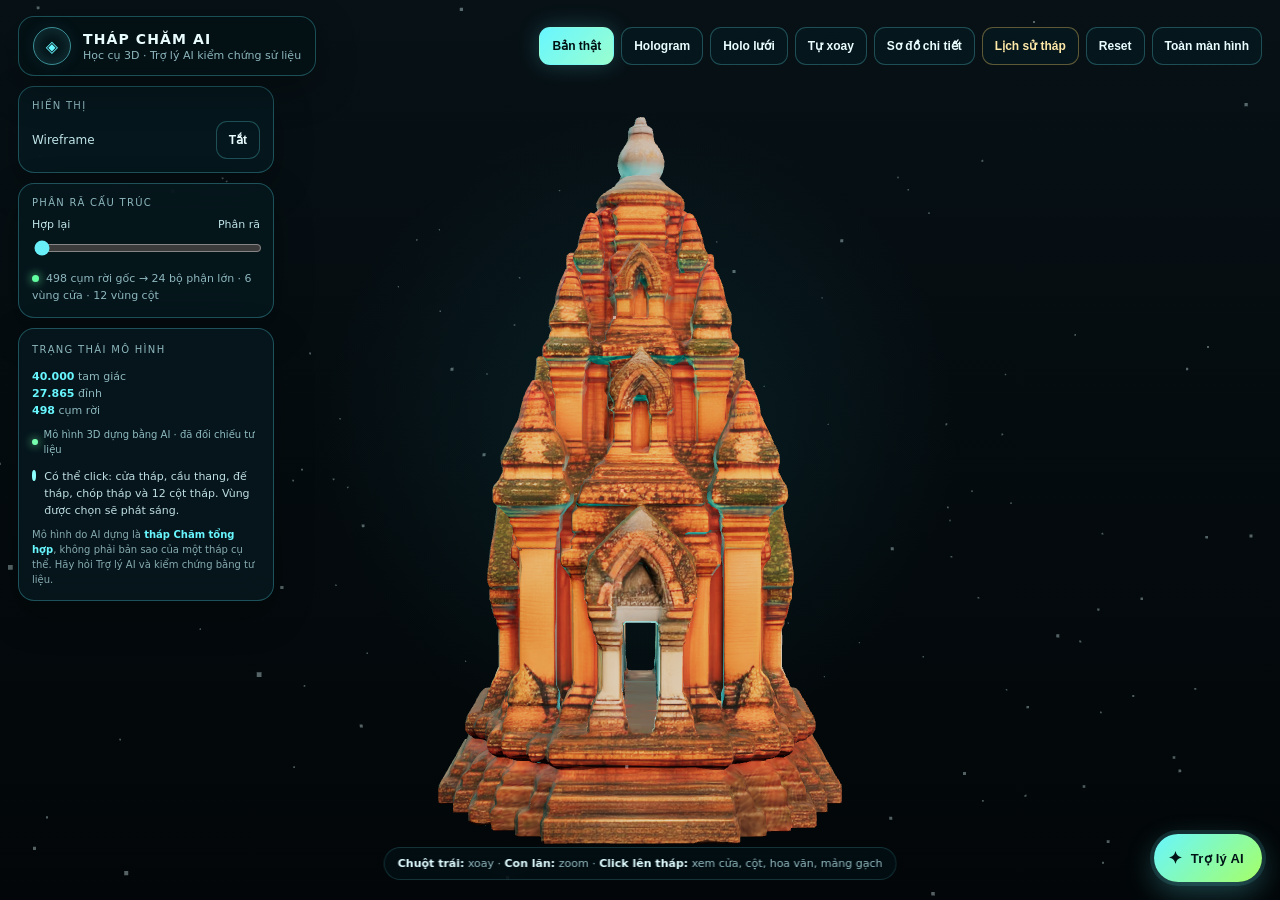
==== commit f640b3c2: "Thêm nhận định về lỗi của mô hình AI, phiếu khảo sát trước/sau, sửa mô tả cửa tháp Co-Authored-By: C" ====
--- a/index.html
+++ b/index.html
@@ -306,7 +306,7 @@
 const PART_IMAGES = {"door": "assets/door.webp", "base": "assets/base.webp", "stairs": "assets/stairs.webp", "body": "assets/body.webp", "column": "assets/column.webp", "ornament": "assets/ornament.webp", "roof": "assets/roof.webp", "finial": "assets/finial.webp"};
 
 const DETAIL_DB = {
-  door:{tag:'CỬA THÁP',title:'Cửa tháp',desc:'Mỗi mặt tháp có 3 cửa theo ba tầng: dưới, giữa và trên. Khi click đúng một cửa, ứng dụng chỉ làm sáng đúng hệ cửa đó gồm ô cửa, khung cửa và vòm cửa.',recognize:'Nằm trên từng mặt tháp, xếp theo ba tầng từ dưới lên trên. Mỗi cửa gồm ô cửa, khung cửa và phần vòm nhọn phía trên.',role:'Là lối vào hoặc cửa giả mang tính biểu tượng, đồng thời tạo nhịp dọc cho mặt đứng tháp.',material:'Gạch nung đỏ; một số chi tiết có thể phối đá ở ngưỡng, khung hoặc chi tiết chạm.',build:'Cửa được tổ chức theo trục đối xứng, có ô cửa ở giữa, khung bao xung quanh và phần vòm trang trí phía trên.',remember:'Khi chọn cửa, vùng sáng chỉ nằm đúng hệ cửa, tuyệt đối không lấy cầu thang phía dưới.',imageKey:'door'},
+  door:{tag:'CỬA THÁP',title:'Cửa tháp',desc:'Trên mô hình AI, mỗi mặt tháp có các cửa xếp theo tầng. Khi click một cửa, ứng dụng làm sáng hệ cửa đó gồm ô cửa, khung cửa và vòm cửa nhọn phía trên.',recognize:'Nằm trên từng mặt tháp, xếp theo ba tầng từ dưới lên trên. Mỗi cửa gồm ô cửa, khung cửa và phần vòm nhọn phía trên.',role:'Ở tháp chính (kalan) thật, thường chỉ cửa chính hướng đông là cửa ra vào thật; các mặt còn lại là cửa giả, giúp công trình cân đối và tạo nhịp dọc cho mặt đứng.',material:'Gạch nung đỏ; một số chi tiết có thể phối đá ở ngưỡng, khung hoặc chi tiết chạm.',build:'Cửa được tổ chức theo trục đối xứng, có ô cửa ở giữa, khung bao xung quanh và phần vòm trang trí phía trên.',remember:'⚠ Kiểm chứng: mô hình do AI dựng thể hiện cửa ở nhiều mặt và nhiều tầng. Hãy đối chiếu với ảnh tháp thật và tư liệu: mặt nào là cửa thật, mặt nào là cửa giả?',imageKey:'door'},
   base:{tag:'CHÂN ĐẾ',title:'Chân đế / bệ tháp',desc:'Chân đế là phần thấp nhất nâng đỡ toàn bộ công trình. Đây là lớp nền kiến trúc nằm bên dưới thân tháp.',recognize:'Có nhiều lớp giật cấp, bệ rộng, chạy quanh phần đáy của tháp.',role:'Giữ cho công trình vững chắc, nâng thân tháp lên cao và tạo sự bề thế.',material:'Chủ yếu là gạch nung; có nơi kết hợp đá ở nền, bậc hoặc các chi tiết mép bệ.',build:'Được xây thành nhiều lớp giật cấp từ to đến nhỏ, giúp truyền lực xuống nền đất.',remember:'Chân đế là toàn bộ phần bệ ở phía dưới, khác với bậc thang là lối đi lên cửa.',imageKey:'base'},
   stairs:{tag:'CẦU THANG',title:'Cầu thang cửa trước',desc:'Cầu thang là lối dẫn từ đế tháp lên cửa trước của tháp. Đây là cụm bậc ở phần đáy, gắn với cửa trước.',recognize:'Là cụm bậc đi lên, nằm ở mặt trước, tách khỏi phần đế và bám theo trục cửa trước.',role:'Dẫn lối tiếp cận cửa trước và nhấn mạnh trục chính của mặt trước.',material:'Gạch hoặc đá tùy di tích, giai đoạn xây dựng và trùng tu.',build:'Các bậc được xếp theo cấp độ tăng dần, thường có hai bên thành bậc hoặc gờ trang trí.',remember:'Cửa có cầu thang là cửa trước. Cầu thang chỉ là cụm bậc ở đáy, khác với toàn bộ đế tháp.',imageKey:'stairs'},
   body:{tag:'THÂN THÁP',title:'Thân tháp',desc:'Thân tháp là phần khối chính của công trình, nằm giữa chân đế và mái tháp.',recognize:'Là khối tường lớn, đứng, cao, gồm nhiều mảng tường gạch, có các trụ ốp và hốc trang trí.',role:'Bao bọc không gian bên trong và quyết định hình dáng chính của tháp.',material:'Gạch nung đỏ xếp khít thành các mảng tường lớn.',build:'Thân tháp được xây bằng các lớp gạch xếp chặt, kết hợp trụ, gờ và mảng tường để tạo nhịp mặt đứng.',remember:'Thân tháp là khối trung tâm lớn, còn cửa, trụ, hoa văn và mái là các bộ phận gắn trên hoặc chuyển tiếp từ thân.',imageKey:'body'},
--- a/chat.css
+++ b/chat.css
@@ -72,3 +72,8 @@
   .hint{display:none}
   #aiPanel{top:56px}
 }
+
+.svQ{display:grid;gap:7px;font-size:12.5px;line-height:1.5;color:#d7f3f6}
+.svRow{display:grid;grid-template-columns:repeat(5,1fr);gap:6px}.svRow button{height:36px;padding:0}
+.svRow button.pick{color:#001417;background:var(--cyan);border-color:transparent}
+#detPane>*{flex-shrink:0}
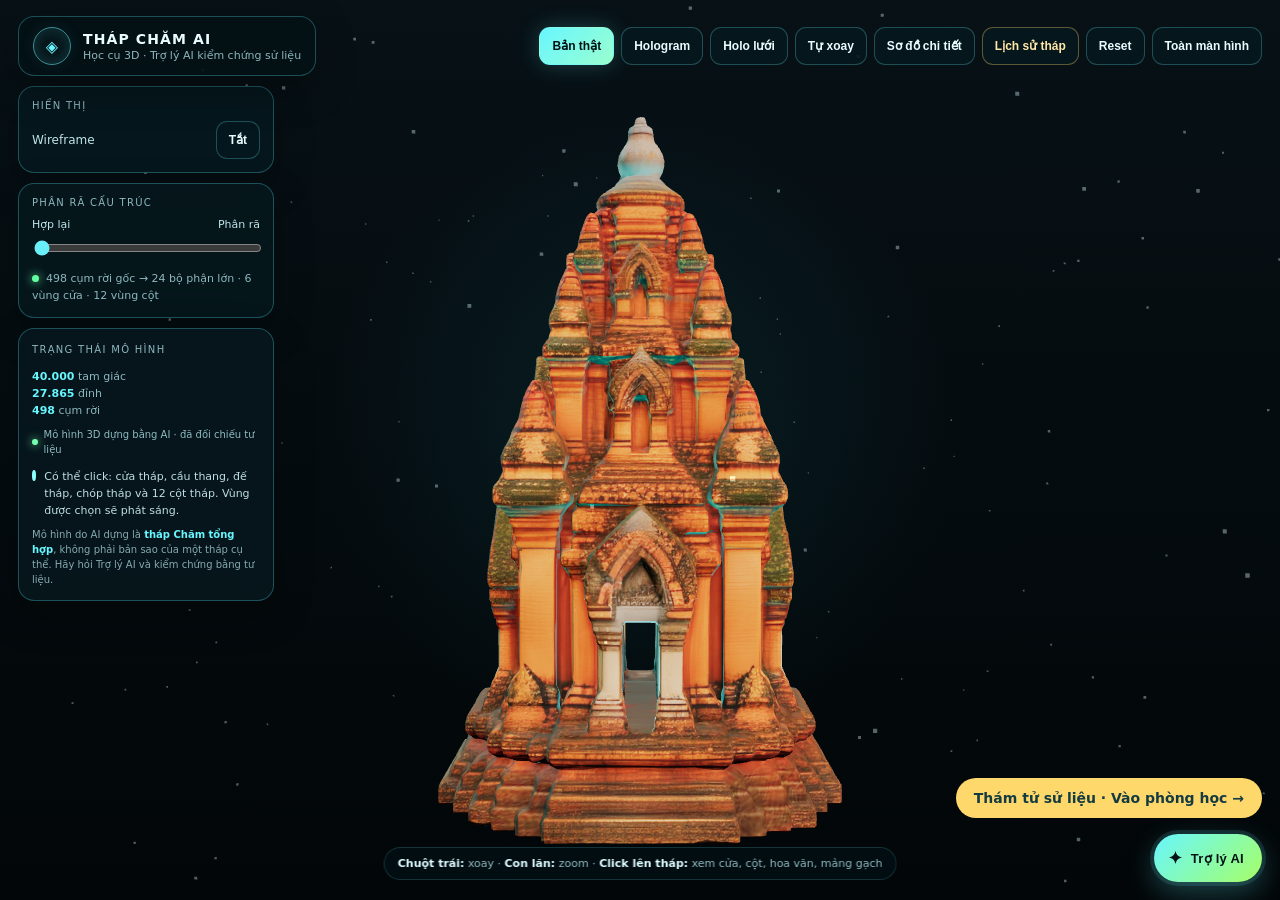
==== commit 474727d8: "Thêm phòng học kiểm chứng sử liệu, phản hồi AI và hồ sơ bài trước–sau" ====
--- a/index.html
+++ b/index.html
@@ -2033,5 +2033,6 @@
 addEventListener('resize',()=>{camera.aspect=innerWidth/innerHeight;camera.updateProjectionMatrix();renderer.setSize(innerWidth,innerHeight);});
 </script>
 <script src="config.js"></script>
-<script src="chat.js"></script>
+<script src="chat.js?v=learning1"></script>
+<a href="hoc-tap.html" style="position:fixed;bottom:82px;right:18px;z-index:80;background:#ffd86b;color:#143b42;padding:12px 18px;border-radius:20px;font:bold 14px system-ui;text-decoration:none">Thám tử sử liệu · Vào phòng học →</a>
 </body></html>
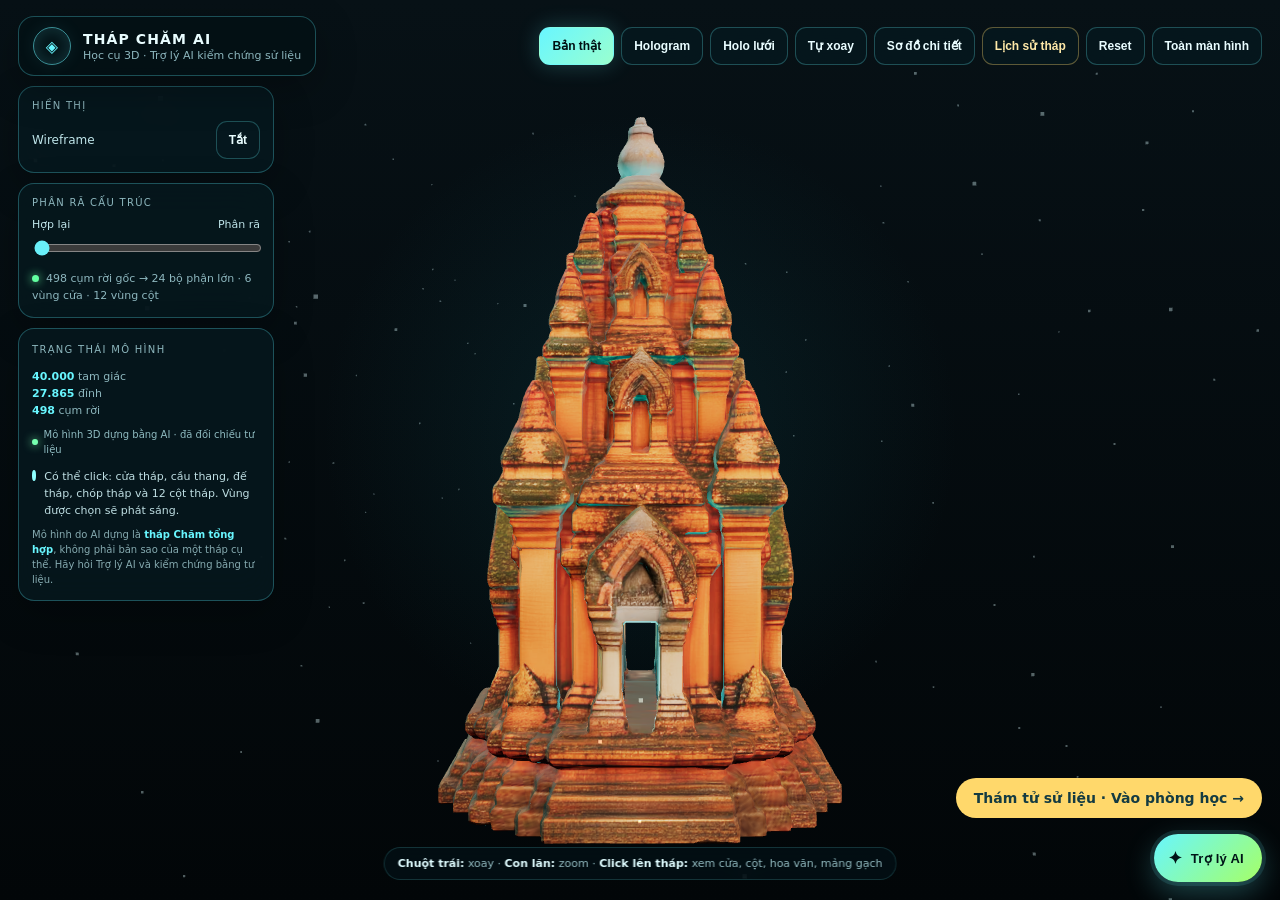
==== commit f15e292c: "Phòng học gọn cho 1 tiết: 3 nhiệm vụ, bản sửa không bắt buộc, phiếu cuối mở sau 3 nhiệm vụ, mô hình " ====
--- a/index.html
+++ b/index.html
@@ -62,6 +62,8 @@
 
 </style>
 <link rel="stylesheet" href="chat.css" />
+<script>if(/[?&]embed=1/.test(location.search))document.documentElement.classList.add("embed")</script>
+<style>.embed .roomLink,.embed .leftPanel,.embed #aiFab,.embed #aiPanel,.embed .hint,.embed .brand,.embed #btnFull,.embed #btnReset,.embed #btnGridMode{display:none!important}.embed .topbar{top:8px;left:8px;right:8px;justify-content:flex-end}.embed .info{top:56px;max-height:calc(100% - 64px)}</style>
 <script src="lib/three.min.js"></script>
 <script>window.THREE||document.write('<script src="https://cdn.jsdelivr.net/npm/three@0.128.0/build/three.min.js"><\/script>')</script>
 <script src="lib/OrbitControls.js"></script>
@@ -2034,5 +2036,5 @@
 </script>
 <script src="config.js"></script>
 <script src="chat.js?v=learning1"></script>
-<a href="hoc-tap.html" style="position:fixed;bottom:82px;right:18px;z-index:80;background:#ffd86b;color:#143b42;padding:12px 18px;border-radius:20px;font:bold 14px system-ui;text-decoration:none">Thám tử sử liệu · Vào phòng học →</a>
+<a href="hoc-tap.html" class="roomLink" style="position:fixed;bottom:82px;right:18px;z-index:80;background:#ffd86b;color:#143b42;padding:12px 18px;border-radius:20px;font:bold 14px system-ui;text-decoration:none">Thám tử sử liệu · Vào phòng học →</a>
 </body></html>
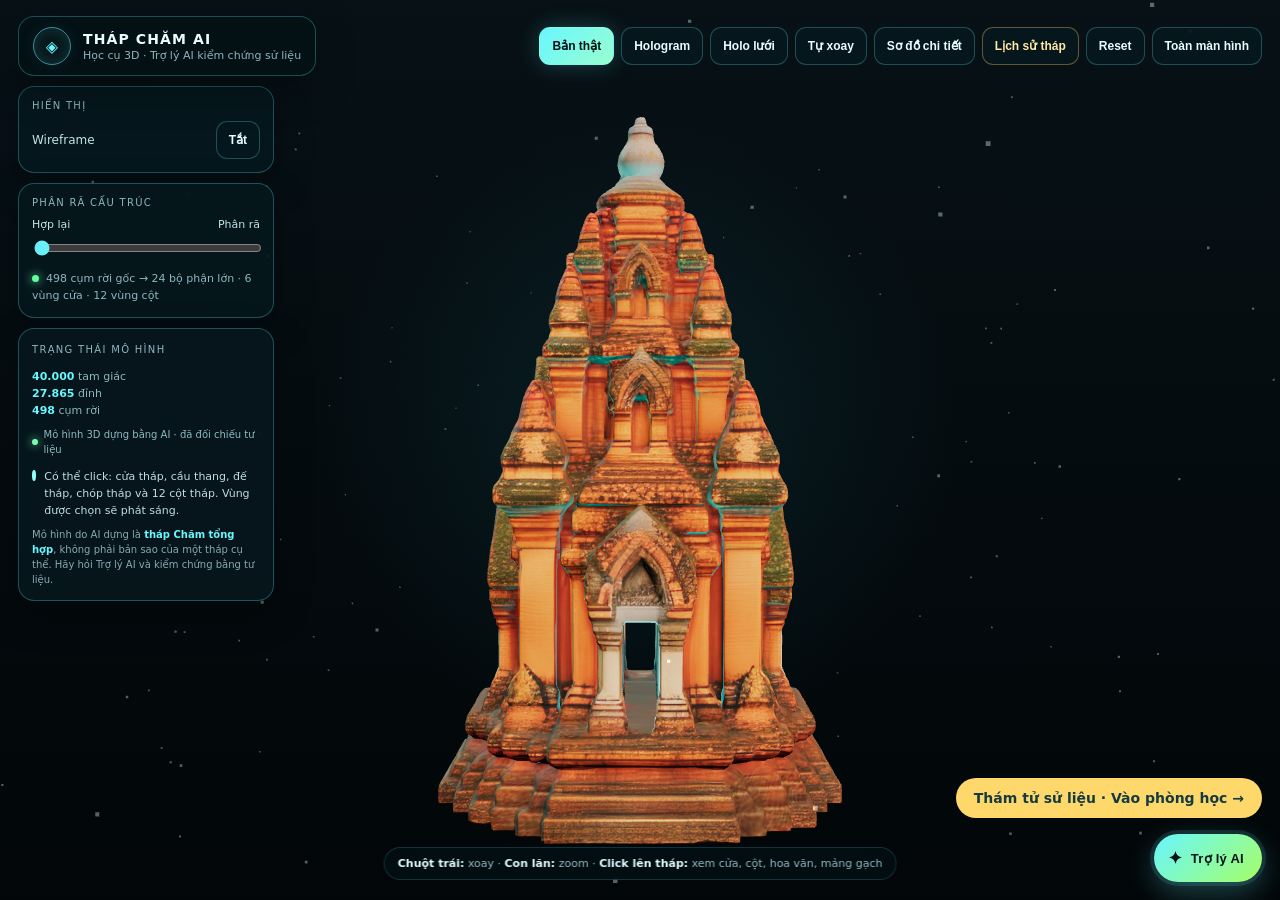
==== commit f2b04895: "Ẩn nút Vào phòng học khi đang mở Trợ lý AI hoặc bảng thông tin (tránh che ô nhập) Co-Authored-By: Cl" ====
--- a/index.html
+++ b/index.html
@@ -63,7 +63,7 @@
 </style>
 <link rel="stylesheet" href="chat.css" />
 <script>if(/[?&]embed=1/.test(location.search))document.documentElement.classList.add("embed")</script>
-<style>.embed .roomLink,.embed .leftPanel,.embed #aiFab,.embed #aiPanel,.embed .hint,.embed .brand,.embed #btnFull,.embed #btnReset,.embed #btnGridMode{display:none!important}.embed .topbar{top:8px;left:8px;right:8px;justify-content:flex-end}.embed .info{top:56px;max-height:calc(100% - 64px)}</style>
+<style>.embed .roomLink,.embed .leftPanel,.embed #aiFab,.embed #aiPanel,.embed .hint,.embed .brand,.embed #btnFull,.embed #btnReset,.embed #btnGridMode{display:none!important}.embed .topbar{top:8px;left:8px;right:8px;justify-content:flex-end}.embed .info{top:56px;max-height:calc(100% - 64px)}body:has(#aiPanel.show) .roomLink,body:has(#info.show) .roomLink,body:has(#historyModal.show) .roomLink,body:has(#diagramModal.show) .roomLink{display:none!important}</style>
 <script src="lib/three.min.js"></script>
 <script>window.THREE||document.write('<script src="https://cdn.jsdelivr.net/npm/three@0.128.0/build/three.min.js"><\/script>')</script>
 <script src="lib/OrbitControls.js"></script>
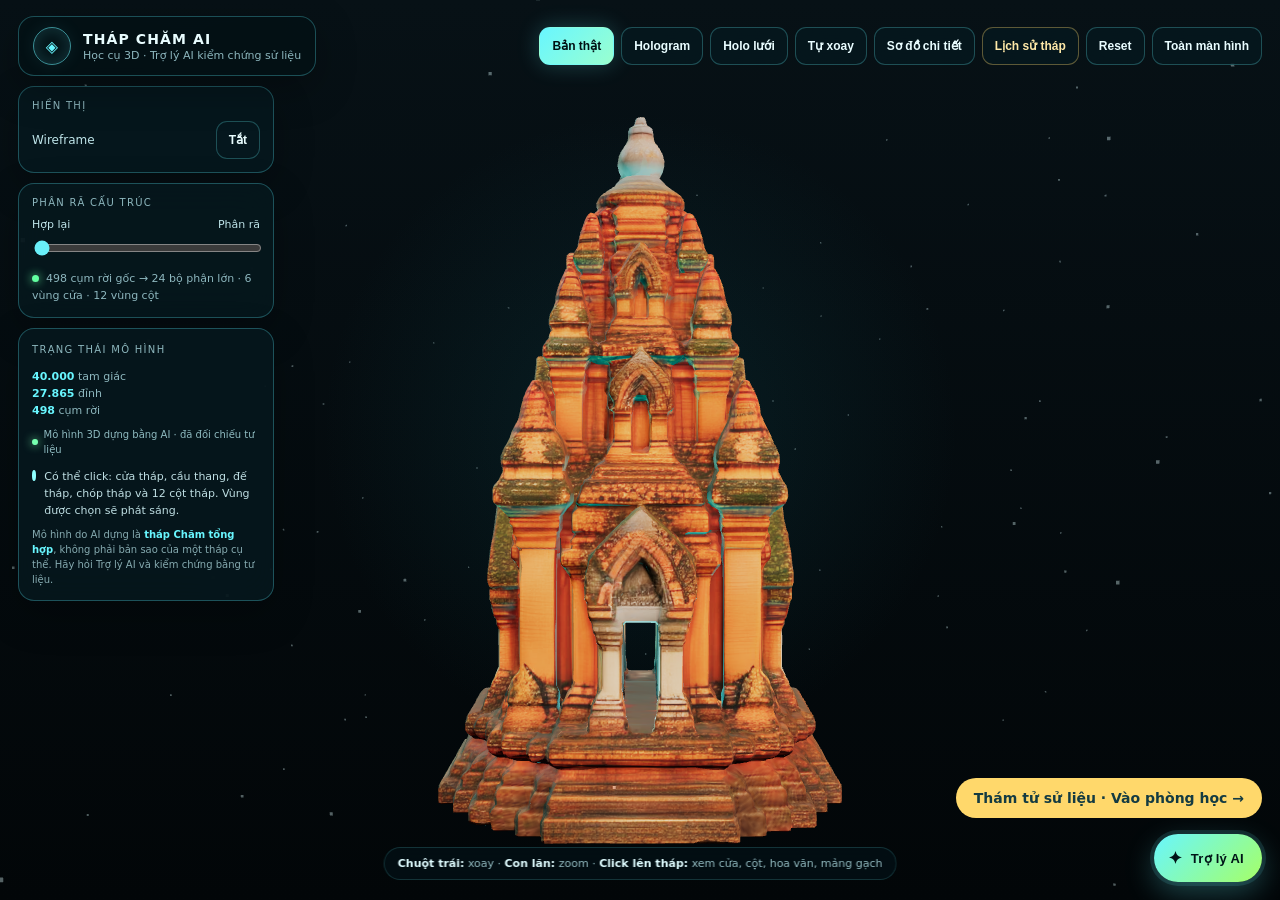
==== commit 62087a50: "Phòng học: lộ trình 5 bước, nút Cần giúp có trợ lý gợi ý, mô hình nhúng gọn hơn - Thanh lộ trình Phi" ====
--- a/index.html
+++ b/index.html
@@ -63,7 +63,7 @@
 </style>
 <link rel="stylesheet" href="chat.css" />
 <script>if(/[?&]embed=1/.test(location.search))document.documentElement.classList.add("embed")</script>
-<style>.embed .roomLink,.embed .leftPanel,.embed #aiFab,.embed #aiPanel,.embed .hint,.embed .brand,.embed #btnFull,.embed #btnReset,.embed #btnGridMode{display:none!important}.embed .topbar{top:8px;left:8px;right:8px;justify-content:flex-end}.embed .info{top:56px;max-height:calc(100% - 64px)}body:has(#aiPanel.show) .roomLink,body:has(#info.show) .roomLink,body:has(#historyModal.show) .roomLink,body:has(#diagramModal.show) .roomLink{display:none!important}</style>
+<style>.embed .roomLink,.embed .leftPanel,.embed #aiFab,.embed #aiPanel,.embed .hint,.embed .brand,.embed #btnFull,.embed #btnReset,.embed #btnGridMode,.embed #btnTexture,.embed #btnHolo,.embed #btnAuto,.embed #btnHistory{display:none!important}.embed #btnExplodeEmbed.active{background:#69eff8;color:#03222a}.embed .topbar{top:8px;left:8px;right:8px;justify-content:flex-end}.embed .info{top:56px;max-height:calc(100% - 64px)}body:has(#aiPanel.show) .roomLink,body:has(#info.show) .roomLink,body:has(#historyModal.show) .roomLink,body:has(#diagramModal.show) .roomLink{display:none!important}</style>
 <script src="lib/three.min.js"></script>
 <script>window.THREE||document.write('<script src="https://cdn.jsdelivr.net/npm/three@0.128.0/build/three.min.js"><\/script>')</script>
 <script src="lib/OrbitControls.js"></script>
@@ -1996,6 +1996,13 @@
 document.getElementById('btnAuto').onclick=(e)=>{controls.autoRotate=!controls.autoRotate;e.currentTarget.classList.toggle('active',controls.autoRotate);};
 document.getElementById('btnWire').onclick=(e)=>{wireframe=!wireframe;e.currentTarget.textContent=wireframe?'Bật':'Tắt';e.currentTarget.classList.toggle('active',wireframe);applyDisplayMode();};
 document.getElementById('explodeRange').oninput=(e)=>updateExplosion(+e.target.value/100);
+// Phòng học nhúng mô hình (?embed=1): chỉ giữ thao tác cần thiết – xoay, chạm bộ phận, tách/ghép bộ phận, sơ đồ.
+if(document.documentElement.classList.contains('embed')){
+  const quick=document.querySelector('.quick'),btn=document.createElement('button');
+  btn.id='btnExplodeEmbed';btn.type='button';btn.textContent='Tách bộ phận';
+  btn.onclick=()=>{const range=document.getElementById('explodeRange'),on=+range.value<1;range.value=on?70:0;updateExplosion(on?.7:0);btn.textContent=on?'Ghép lại':'Tách bộ phận';btn.classList.toggle('active',on);};
+  if(quick)quick.prepend(btn);
+}
 document.getElementById('btnReset').onclick=()=>setView('front');
 document.getElementById('btnFull').onclick=()=>{if(!document.fullscreenElement)document.documentElement.requestFullscreen?.();else document.exitFullscreen?.();};
 document.querySelectorAll('[data-view]').forEach(b=>b.onclick=()=>setView(b.dataset.view));
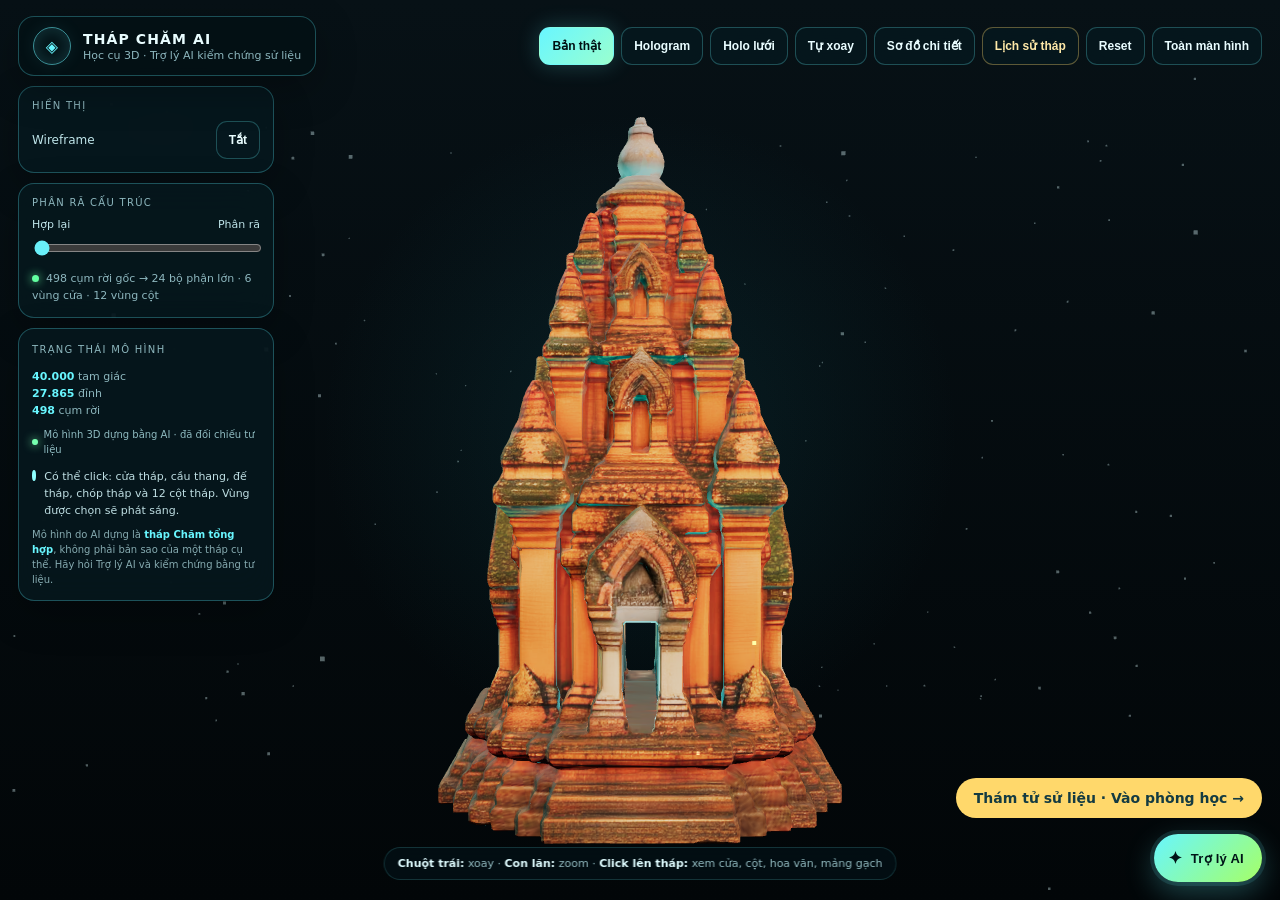
==== commit bcb848b7: "Mô hình nhúng: nút Tách bộ phận dùng mức tách vừa phải để các khối không ra khỏi khung Co-Authored-B" ====
--- a/index.html
+++ b/index.html
@@ -2000,7 +2000,7 @@
 if(document.documentElement.classList.contains('embed')){
   const quick=document.querySelector('.quick'),btn=document.createElement('button');
   btn.id='btnExplodeEmbed';btn.type='button';btn.textContent='Tách bộ phận';
-  btn.onclick=()=>{const range=document.getElementById('explodeRange'),on=+range.value<1;range.value=on?70:0;updateExplosion(on?.7:0);btn.textContent=on?'Ghép lại':'Tách bộ phận';btn.classList.toggle('active',on);};
+  btn.onclick=()=>{const range=document.getElementById('explodeRange'),on=+range.value<1;range.value=on?15:0;updateExplosion(on?.15:0);btn.textContent=on?'Ghép lại':'Tách bộ phận';btn.classList.toggle('active',on);};
   if(quick)quick.prepend(btn);
 }
 document.getElementById('btnReset').onclick=()=>setView('front');
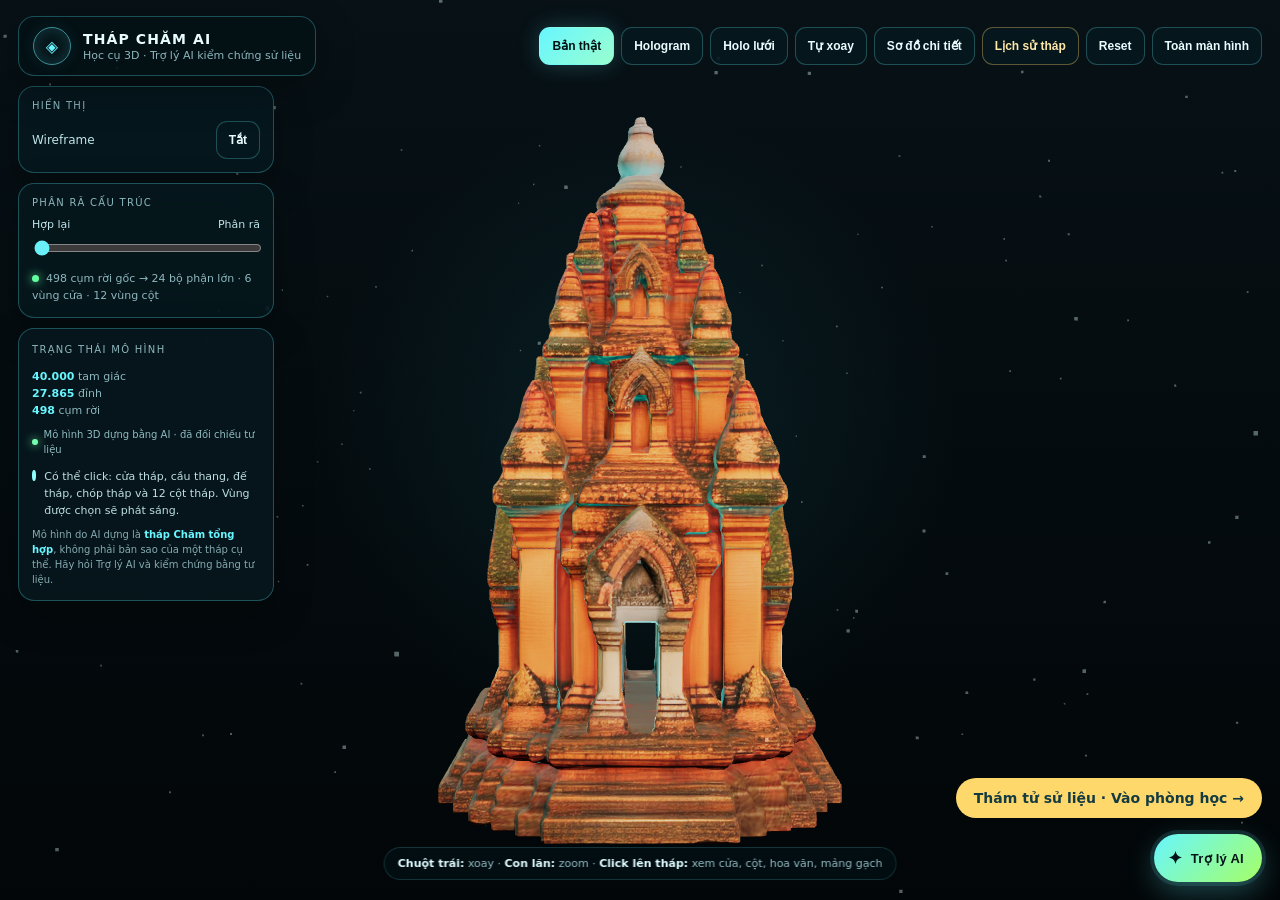
==== commit 58c07150: "Mô hình trong phòng học: trả lại Bản thật, Hologram, Holo lưới, Tự xoay, Lịch sử tháp, Reset; thanh " ====
--- a/index.html
+++ b/index.html
@@ -63,7 +63,7 @@
 </style>
 <link rel="stylesheet" href="chat.css" />
 <script>if(/[?&]embed=1/.test(location.search))document.documentElement.classList.add("embed")</script>
-<style>.embed .roomLink,.embed .leftPanel,.embed #aiFab,.embed #aiPanel,.embed .hint,.embed .brand,.embed #btnFull,.embed #btnReset,.embed #btnGridMode,.embed #btnTexture,.embed #btnHolo,.embed #btnAuto,.embed #btnHistory{display:none!important}.embed #btnExplodeEmbed.active{background:#69eff8;color:#03222a}.embed .topbar{top:8px;left:8px;right:8px;justify-content:flex-end}.embed .info{top:56px;max-height:calc(100% - 64px)}body:has(#aiPanel.show) .roomLink,body:has(#info.show) .roomLink,body:has(#historyModal.show) .roomLink,body:has(#diagramModal.show) .roomLink{display:none!important}</style>
+<style>.embed .roomLink,.embed .leftPanel,.embed #aiFab,.embed #aiPanel,.embed .hint,.embed .brand,.embed #btnFull{display:none!important}.embed .quick{flex-wrap:wrap;justify-content:flex-end;gap:6px}.embed .embedExplode{position:absolute;left:12px;bottom:12px;z-index:6;display:flex;align-items:center;gap:10px;padding:8px 12px;border-radius:12px;background:rgba(6,22,28,.78);border:1px solid rgba(105,239,248,.25);color:#cfeff2;font:600 12px system-ui;backdrop-filter:blur(6px)}.embed .embedExplode input{width:150px;accent-color:#69eff8}.embed .topbar{top:8px;left:8px;right:8px;justify-content:flex-end}.embed .info{top:56px;max-height:calc(100% - 64px)}body:has(#aiPanel.show) .roomLink,body:has(#info.show) .roomLink,body:has(#historyModal.show) .roomLink,body:has(#diagramModal.show) .roomLink{display:none!important}</style>
 <script src="lib/three.min.js"></script>
 <script>window.THREE||document.write('<script src="https://cdn.jsdelivr.net/npm/three@0.128.0/build/three.min.js"><\/script>')</script>
 <script src="lib/OrbitControls.js"></script>
@@ -1996,12 +1996,14 @@
 document.getElementById('btnAuto').onclick=(e)=>{controls.autoRotate=!controls.autoRotate;e.currentTarget.classList.toggle('active',controls.autoRotate);};
 document.getElementById('btnWire').onclick=(e)=>{wireframe=!wireframe;e.currentTarget.textContent=wireframe?'Bật':'Tắt';e.currentTarget.classList.toggle('active',wireframe);applyDisplayMode();};
 document.getElementById('explodeRange').oninput=(e)=>updateExplosion(+e.target.value/100);
-// Phòng học nhúng mô hình (?embed=1): chỉ giữ thao tác cần thiết – xoay, chạm bộ phận, tách/ghép bộ phận, sơ đồ.
+// Phòng học nhúng mô hình (?embed=1): giữ đủ chế độ hiển thị; thêm thanh kéo tách bộ phận ở góc dưới.
 if(document.documentElement.classList.contains('embed')){
-  const quick=document.querySelector('.quick'),btn=document.createElement('button');
-  btn.id='btnExplodeEmbed';btn.type='button';btn.textContent='Tách bộ phận';
-  btn.onclick=()=>{const range=document.getElementById('explodeRange'),on=+range.value<1;range.value=on?15:0;updateExplosion(on?.15:0);btn.textContent=on?'Ghép lại':'Tách bộ phận';btn.classList.toggle('active',on);};
-  if(quick)quick.prepend(btn);
+  const box=document.createElement('label');box.className='embedExplode';
+  box.innerHTML='<span>Ghép lại</span><input type="range" min="0" max="100" value="0" aria-label="Tách bộ phận"><span>Tách bộ phận</span>';
+  const slider=box.querySelector('input'),range=document.getElementById('explodeRange');
+  slider.oninput=()=>{range.value=slider.value;updateExplosion(+slider.value/100);};
+  range.addEventListener('input',()=>{slider.value=range.value;});
+  document.body.appendChild(box);
 }
 document.getElementById('btnReset').onclick=()=>setView('front');
 document.getElementById('btnFull').onclick=()=>{if(!document.fullscreenElement)document.documentElement.requestFullscreen?.();else document.exitFullscreen?.();};
